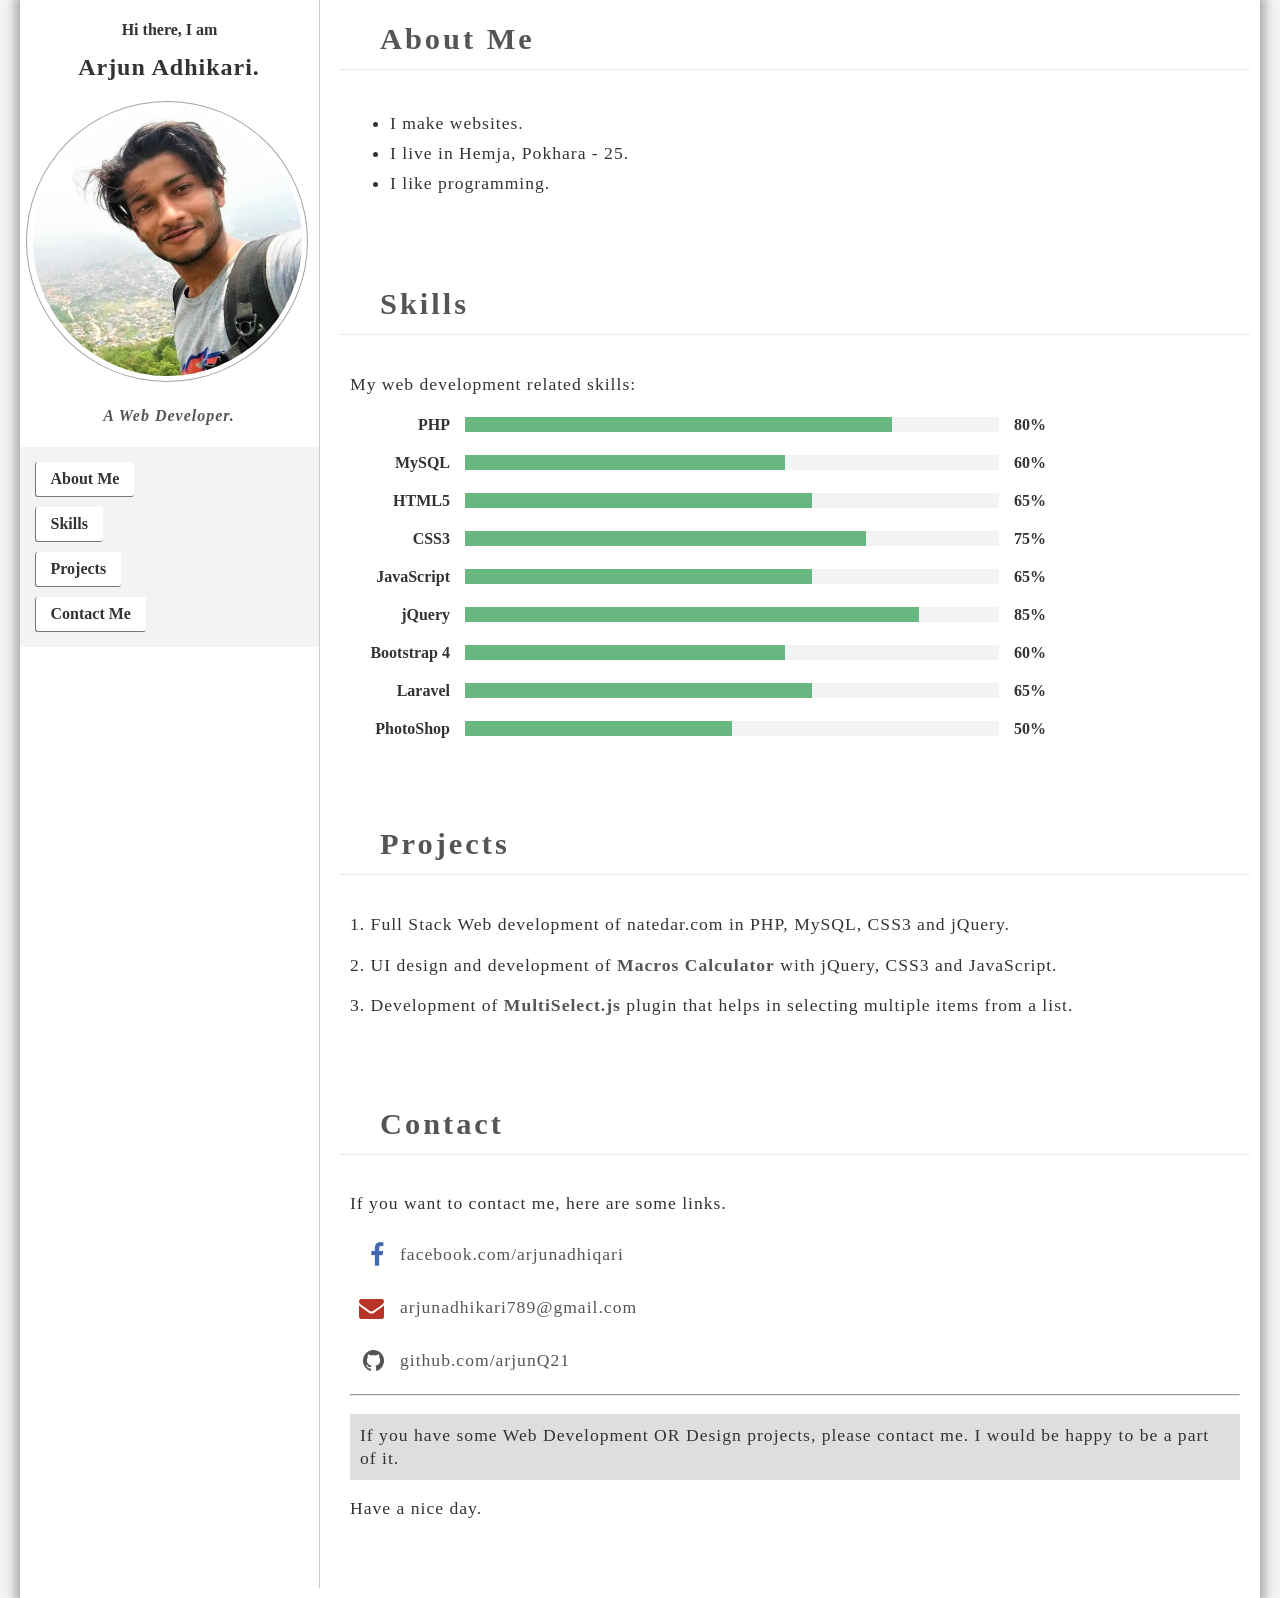
==== index.html @ 113ab477 "First commit" ====
<!DOCTYPE html>
<html>
<head>
  <title>Arjun Adhikari | Profile</title>
  <link rel="stylesheet" type="text/css" href="layout.css">
  <link href="https://stackpath.bootstrapcdn.com/font-awesome/4.7.0/css/font-awesome.min.css" rel="stylesheet" integrity="sha384-wvfXpqpZZVQGK6TAh5PVlGOfQNHSoD2xbE+QkPxCAFlNEevoEH3Sl0sibVcOQVnN" crossorigin="anonymous">
</head>
<body>

<div class="cont">
  <div class="gridCont">
   <!--  <div class="gridTop">
      <h2 class='head-text'>My Profile</h2>
    </div> -->
    <div class="gridLeft">
      <h4 class='head-text' style='margin-bottom: 5px;'> Hi there, I am</h4>
          <div class="info head-text">
              <h2 style='letter-spacing: 1px; padding-top: 10px;margin-top: 0px;'>Arjun Adhikari.</h2>
              <div class="profileImage">
                <!-- <img src="profile.jpeg" alt="My photo"> -->
                <!-- <img src="LakesideCropped.jpg"> -->
                <img src="LovelyDada-Cropped.jpg">
              </div>
              <h4 style='letter-spacing: 1px; font-style: italic; color: #555 ;'>A Web Developer.</h4>
              <div class="buttons">
                <a href="#about">About Me</a><br>
                <a href="#skills">Skills</a><br>
                <a href="#projects">Projects</a><br>
                <a href="#contact">Contact Me</a><br>
              </div>
          </div>
    </div>
    <div class="gridRight">
      <div class="otherInfo">


        <div id="about" class='tab'>
          <div class="tab_title">
            About Me 
          </div>
          <div class="tab_content">
             <ul class="normalText" style='line-height: 30px ;'>
              <li>I make websites.</li>
              <li>I live in Hemja, Pokhara - 25.</li>
              <li>I like programming.</li>
            </ul>
          </div>
        </div>
 

        <div id="skills" class='tab'>
          <div class="tab_title">
            Skills
          </div>
          <div class="tab_content">
            <p class="normalText">My web development related skills: </p>
            <div class="skill">
              <div class="skill_name">
                PHP
              </div>
              <div class="skill_percentage" >
                <div class="p_full">
                  <div class="p_part" data-percent = '80' >
                  </div>
                </div>
              </div>
              <div class="percent_text">80%</div>
            </div>
            <div class="skill">
              <div class="skill_name">
                MySQL
              </div>
              <div class="skill_percentage" >
                <div class="p_full">
                  <div class="p_part" data-percent = '60' >
                  </div>
                </div>
              </div>
              <div class="percent_text">60%</div>
            </div>
            <div class="skill">
              <div class="skill_name">
                HTML5
              </div>
              <div class="skill_percentage" >
                <div class="p_full">
                  <div class="p_part" data-percent = '65'  >
                  </div>
                </div>
              </div>
              <div class="percent_text">65%</div>
            </div>
            <div class="skill">
              <div class="skill_name">
                CSS3
              </div>
              <div class="skill_percentage" >
                <div class="p_full">
                  <div class="p_part" data-percent = '75' >
                  </div>
                </div>
              </div>
              <div class="percent_text">75%</div>
            </div>
            <div class="skill">
              <div class="skill_name">
                JavaScript
              </div>
              <div class="skill_percentage" >
                <div class="p_full">
                  <div class="p_part" data-percent = '65' >
                  </div>
                </div>
              </div>
              <div class="percent_text">65%</div>
            </div>
            <div class="skill">
              <div class="skill_name">
                jQuery
              </div>
              <div class="skill_percentage" >
                <div class="p_full">
                  <div class="p_part" data-percent = '85' >
                  </div>
                </div>
              </div>
              <div class="percent_text">85%</div>
            </div>
            <div class="skill">
              <div class="skill_name">
                Bootstrap 4
              </div>
              <div class="skill_percentage" >
                <div class="p_full">
                  <div class="p_part" data-percent = '60' >
                  </div>
                </div>
              </div>
              <div class="percent_text">60%</div>
            </div>
            <div class="skill">
              <div class="skill_name">
                Laravel
              </div>
              <div class="skill_percentage" >
                <div class="p_full">
                  <div class="p_part" data-percent = '65' >
                  </div>
                </div>
              </div>
              <div class="percent_text">65%</div>
            </div>
            <div class="skill">
              <div class="skill_name">
                PhotoShop
              </div>
              <div class="skill_percentage" >
                <div class="p_full">
                  <div class="p_part" data-percent = '50' >
                  </div>
                </div>
              </div>
              <div class="percent_text">50%</div>
            </div>
          </div>
        </div> 


        <div id="projects" class="tab">
          <div class="tab_title">
            Projects
          </div>
          <div class="tab_content">
            <p class="normalText">
              1. Full Stack Web development of natedar.com in PHP, MySQL, CSS3 and jQuery.
            </p>
            <!-- <div style='display: grid; grid-template-columns: 200px auto; align-items: top ; border: 1px solid red ;'> -->
              <p class="normalText">
                2. UI design and development of <a href="https://gravitytransformation.com/macro-calculator/" class="links" target = "_blank">Macros Calculator</a> with jQuery, CSS3 and JavaScript.
              </p>
              <!-- <div class="frame">
                <iframe src="https://gravitytransformation.com/macro-calculator/"  width="90%" style='margin: auto; transform: scale(0.7, 0.7);  height: 530px ;'></iframe>
              </div> -->
            <!-- </div> -->
            <p class="normalText">
              3. Development of <a href="https://arjunq21.github.io/MultiSelect.js" target = "_blank" class = 'links'>MultiSelect.js</a> plugin that helps in selecting multiple items from a list.
            </p>
          </div>
        </div>
        
        <div id="contact" class='tab'>
          <div class="tab_title">
            Contact 
          </div>
          <div class="tab_content">
            <p class="normalText">If you want to contact me, here are some links.</p>
              <div class="icon_texts">
                <a href="https://www.facebook.com/arjunadhiqari">
                  <div class="it_icon">
                    <i class="fa fa-facebook-f" style='color: #4368B1;'></i>
                  </div>
                  <div class="it_text">
                    facebook.com/arjunadhiqari
                  </div>
                </a>
              </div>
              <div class="icon_texts">
                <a href="mailto:arjunadhikari789@gmail.com">
                  <div class="it_icon">
                    <i class="fa fa-envelope" style='color: #B83426;'></i>
                  </div>
                  <div class="it_text">
                    arjunadhikari789@gmail.com
                  </div>
                </a>
              </div>      
              <div class="icon_texts">
                <a href="https://github.com/arjunQ21">
                  <div class="it_icon">
                    <i class="fa fa-github"></i>
                  </div>
                  <div class="it_text">
                    github.com/arjunQ21
                  </div>
                </a>
              </div>   
              <hr>
              <p class="normalText" style = 'background: rgba(200, 200, 200, 0.6) ; padding: 10px;'>
                If you have some Web Development OR Design projects, please contact me. I would be happy to be a part of it.
              </p>   
              <p class="normalText">
                Have a nice day.
              </p>                 
          </div>
        </div> 


      </div>
    </div>
  </div>
</div>
<script src='layout.js'></script>
</body>
</html>
---- layout.css ----
body{
  margin: 0px ;
  padding: 0px;
  font-family: Tahoma ;
  background: #F1F3F4 ;
}
div.cont{
  display: block;
  margin: auto ;
  margin-top: 0px;
  margin-bottom: 0px;
  padding: 0px ;
  width: calc(100% - 40px) ;
  box-shadow: 0px 0px 10px 5px rgba(0,0,0,0.3);
  min-height: 100vh ;
  background: white ;
}
div.gridCont{
	/*background: powderblue ;*/
	padding: 0px  ;
	display: grid ;
	grid-template-columns: 300px auto;
	/*grid-template-areas: "top top" "left right" "bottom bottom" ;*/
	grid-template-areas: "left right" "bottom bottom" ;
	grid-gap: 10px ;
}
div.gridCont>div{
	/*border: 1px solid blue ;*/
}
div.gridTop{
	grid-area: top ;
}
div.gridLeft{
	grid-area: left;
	border-right: 1px solid #ccc !important;
}
div.gridRight{
	grid-area: right;
}
div.gridBottom{
	grid-area: bottom;
}
div.info{
	position: sticky;
	top: 0px;
	overflow: hidden ;
}
.head-text{
	text-align: center ;
	color: #333;
}
div.profileImage{
	width: 90%;
	margin: auto;

}
div.profileImage img{
	width: 100% ;
	border-radius: 50% ;
	border: 1px solid rgba(125, 125, 125, 0.7);
	padding: 5px;
	margin-left: -8px;
}
div.buttons{
	background: rgba(0,0,0,0.1) ;
	background: #F1F3F4 ;
	padding: 10px;
	text-align: left ;
}
div.buttons a{
	text-decoration: none ;
	padding: 8px 15px ;
	display: inline-block;
	border-bottom: 1px solid #777;
	border-left: 1px solid #777;
	margin: 5px;
	background: #f7f7f7 ;
	background: #fff ;
	color: #333 ;
	font-weight: bold ;
	border-radius: 3px;
	transition: .4s;
	font-family: Consolas ;
}
div.buttons a:hover{
	padding: 8px 17px;
	background: #fff ;
	box-shadow: 1px 0px 3px 1px rgba(0,0,0,0.3);
	border-left:2px solid #777; ;
}
div.buttons a:active{
	background: #333 ;
	border-left:2px solid #777; ;
}
.normalText{
	/*font-weight: bold ;*/
	color: #333;
	font-family: Tahoma ;
	font-size: 110% ;
	letter-spacing: 1px ;
}
div.tab{
	/*border: 1px solid #333;*/
	padding: 10px;
	margin-bottom: 20px;
	border-radius: 40px;
}
div.tab_title{
	font-weight: bold ;
	padding: 12px 40px;
	font-size: 190% ;
	letter-spacing: 3px ;
	color: #555 ;
	/*font-style: italic;*/
	/*background: rgba(0,0,0,0.1);*/
	/*background: #D8DADB ;*/
	/*background: #F1F3F4 ;*/
	border-bottom: 1px solid rgba(0,0,0,0.09);
/*	position: sticky;
	top: 0px;
	z-index: 1;*/
}
div.tab_content{
	font-family: sans-serif;
	padding: 20px 10px ;
	color: #333;
	line-height: 23px ;
	/*background: rgba(0,0,0,0.03);*/

}
div.icon_texts{
	font-size: 110% ;
	/*color: #333 ;*/
}
div.icon_texts a, .links{
	font-family: Tahoma ;
	color: #555 ;
	text-decoration: none;
	letter-spacing: 1px ;	
}
/*.links*/
div.icon_texts a{
	/*font-weight: bold ;*/
	/*width: auto ; */
	display: grid ;
	grid-template-columns: 35px auto ;
	/*grid-gap: 20px ;*/
	/*grid-template-rows: 40px ;*/
	grid-gap: 15px;
	margin-bottom: 6px;
	padding: 10px 0px;
}
div.icon_texts a:hover, .links:hover{
	text-decoration: underline;
	background: rgba(200, 200, 200, 0.4) ;
}
.links{
	font-weight: bold ;
}
div.it_icon{
	text-align: right !important;
}
div.it_icon i{
	font-size: 25px !important;

}
div.skill{
	display: grid ;
	grid-template-columns: 100px 60% auto ;
	grid-gap: 15px;
	margin-bottom: 15px ;
	align-items: center ;
}
div.skill_name{
	text-align: right;
	font-weight: bold ;
	font-family: Consolas ;
}
div.percent_text{
	font-family: Consolas ;
	font-weight: bold ;
}
div.p_full{
	width: 100% ;
	/*border: 1px solid #eee;*/
	background: #F1F3F4 ;
	height: 15px ;
	position: relative;
}
div.p_part{
	height: 100% ;
	position: absolute; 
	top: 0px;
	bottom: 0px;
	left: 0px;
	width: 50% ;
	/*background: green ;*/
	background: rgba(14, 144, 53, 0.6);
}
div.frame{
	width: 100% ;
	display: flex ;
	justify-content: center ;
}
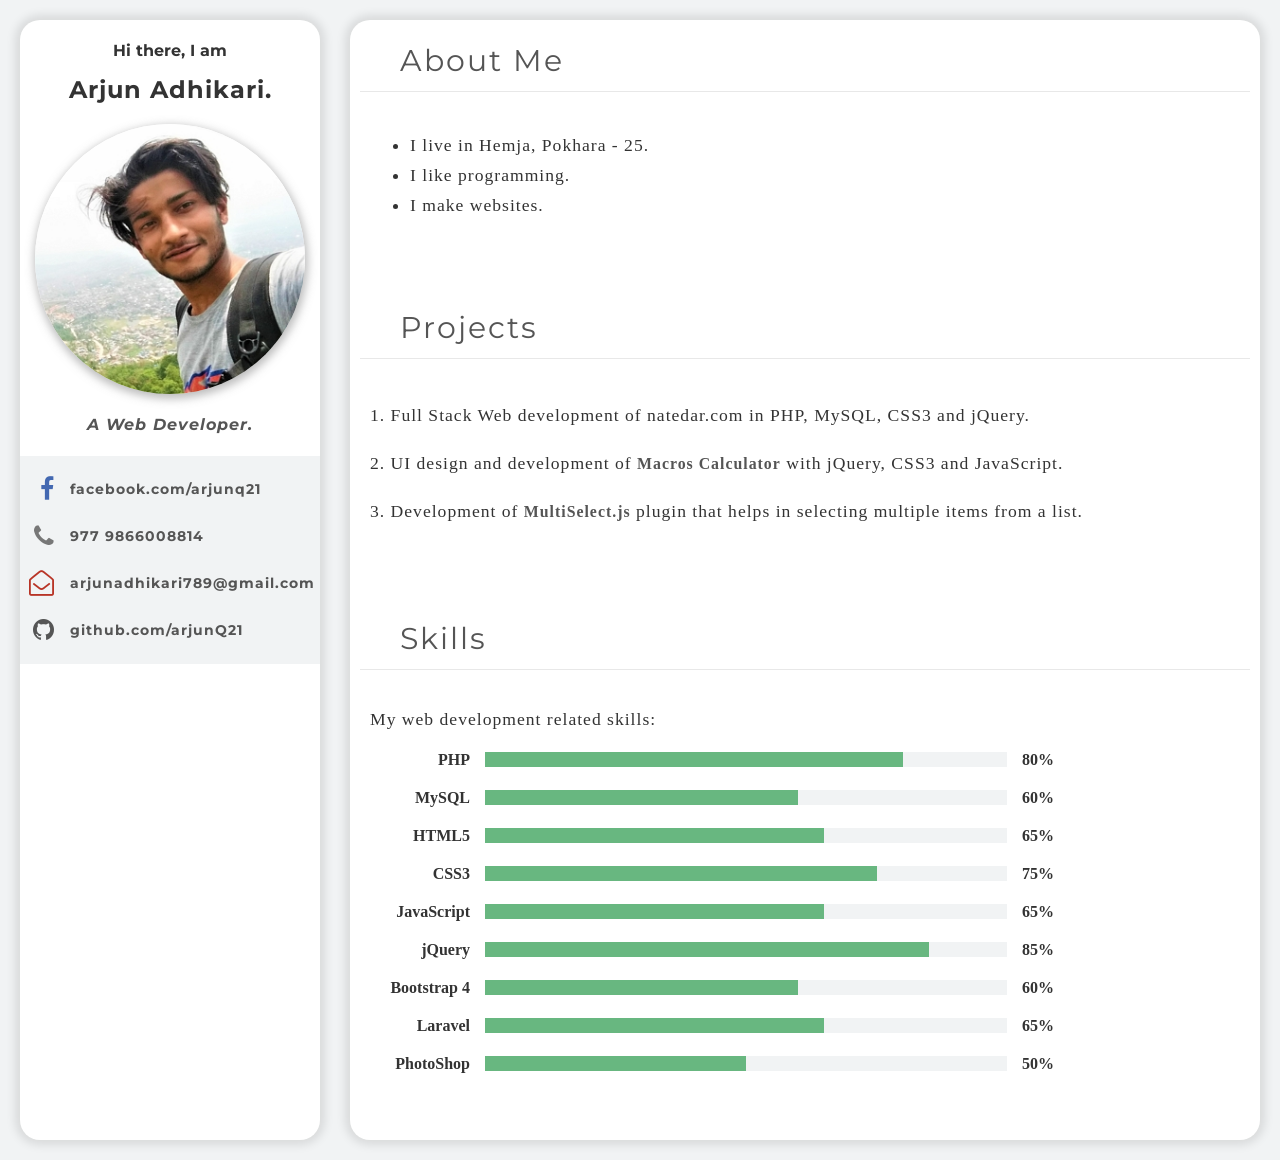
==== commit bc4e39a5: "ss" ====
--- a/index.html
+++ b/index.html
@@ -1,32 +1,74 @@
+
 <!DOCTYPE html>
 <html>
 <head>
   <title>Arjun Adhikari | Profile</title>
+  <meta charset="utf-8">
+  <meta name='viewport' content='width=device-width'>
   <link rel="stylesheet" type="text/css" href="layout.css">
+  <link rel="stylesheet" type="text/css" href="media.css">
+  <link href="https://fonts.googleapis.com/css?family=Montserrat&display=swap" rel="stylesheet">
   <link href="https://stackpath.bootstrapcdn.com/font-awesome/4.7.0/css/font-awesome.min.css" rel="stylesheet" integrity="sha384-wvfXpqpZZVQGK6TAh5PVlGOfQNHSoD2xbE+QkPxCAFlNEevoEH3Sl0sibVcOQVnN" crossorigin="anonymous">
 </head>
 <body>
 
 <div class="cont">
   <div class="gridCont">
-   <!--  <div class="gridTop">
-      <h2 class='head-text'>My Profile</h2>
-    </div> -->
     <div class="gridLeft">
       <h4 class='head-text' style='margin-bottom: 5px;'> Hi there, I am</h4>
           <div class="info head-text">
               <h2 style='letter-spacing: 1px; padding-top: 10px;margin-top: 0px;'>Arjun Adhikari.</h2>
               <div class="profileImage">
-                <!-- <img src="profile.jpeg" alt="My photo"> -->
-                <!-- <img src="LakesideCropped.jpg"> -->
-                <img src="LovelyDada-Cropped.jpg">
+                <img src="profile-285x285.jpg">
               </div>
               <h4 style='letter-spacing: 1px; font-style: italic; color: #555 ;'>A Web Developer.</h4>
               <div class="buttons">
-                <a href="#about">About Me</a><br>
-                <a href="#skills">Skills</a><br>
-                <a href="#projects">Projects</a><br>
-                <a href="#contact">Contact Me</a><br>
+        
+                                  <div class="icon_texts">
+                    <a href="https://www.facebook.com/arjunq21">
+                      <div class="it_icon">
+                        <i class="fa fa-facebook-f"  style='color: #4368B1;' ></i>
+                      </div>
+                      <div class="it_text">
+                        <span>
+                          facebook.com/arjunq21                        </span>  
+                      </div>
+                    </a>
+                  </div>
+                                  <div class="icon_texts">
+                    <a href="tel:009779866008814">
+                      <div class="it_icon">
+                        <i class="fa fa-phone"  style='color: #777;' ></i>
+                      </div>
+                      <div class="it_text">
+                        <span>
+                          977 9866008814                        </span>  
+                      </div>
+                    </a>
+                  </div>
+                                  <div class="icon_texts">
+                    <a href="mailto:arjunadhikari789@gmail.com">
+                      <div class="it_icon">
+                        <i class="fa fa-envelope-open-o"  style='color: #B83426;' ></i>
+                      </div>
+                      <div class="it_text">
+                        <span>
+                          arjunadhikari789@gmail.com                        </span>  
+                      </div>
+                    </a>
+                  </div>
+                                  <div class="icon_texts">
+                    <a href="https://github.com/arjunq21">
+                      <div class="it_icon">
+                        <i class="fa fa-github"  ></i>
+                      </div>
+                      <div class="it_text">
+                        <span>
+                          github.com/arjunQ21                        </span>  
+                      </div>
+                    </a>
+                  </div>
+                                               
               </div>
           </div>
     </div>
@@ -40,130 +82,12 @@
           </div>
           <div class="tab_content">
              <ul class="normalText" style='line-height: 30px ;'>
-              <li>I make websites.</li>
               <li>I live in Hemja, Pokhara - 25.</li>
               <li>I like programming.</li>
+              <li>I make websites.</li>
             </ul>
           </div>
         </div>
- 
-
-        <div id="skills" class='tab'>
-          <div class="tab_title">
-            Skills
-          </div>
-          <div class="tab_content">
-            <p class="normalText">My web development related skills: </p>
-            <div class="skill">
-              <div class="skill_name">
-                PHP
-              </div>
-              <div class="skill_percentage" >
-                <div class="p_full">
-                  <div class="p_part" data-percent = '80' >
-                  </div>
-                </div>
-              </div>
-              <div class="percent_text">80%</div>
-            </div>
-            <div class="skill">
-              <div class="skill_name">
-                MySQL
-              </div>
-              <div class="skill_percentage" >
-                <div class="p_full">
-                  <div class="p_part" data-percent = '60' >
-                  </div>
-                </div>
-              </div>
-              <div class="percent_text">60%</div>
-            </div>
-            <div class="skill">
-              <div class="skill_name">
-                HTML5
-              </div>
-              <div class="skill_percentage" >
-                <div class="p_full">
-                  <div class="p_part" data-percent = '65'  >
-                  </div>
-                </div>
-              </div>
-              <div class="percent_text">65%</div>
-            </div>
-            <div class="skill">
-              <div class="skill_name">
-                CSS3
-              </div>
-              <div class="skill_percentage" >
-                <div class="p_full">
-                  <div class="p_part" data-percent = '75' >
-                  </div>
-                </div>
-              </div>
-              <div class="percent_text">75%</div>
-            </div>
-            <div class="skill">
-              <div class="skill_name">
-                JavaScript
-              </div>
-              <div class="skill_percentage" >
-                <div class="p_full">
-                  <div class="p_part" data-percent = '65' >
-                  </div>
-                </div>
-              </div>
-              <div class="percent_text">65%</div>
-            </div>
-            <div class="skill">
-              <div class="skill_name">
-                jQuery
-              </div>
-              <div class="skill_percentage" >
-                <div class="p_full">
-                  <div class="p_part" data-percent = '85' >
-                  </div>
-                </div>
-              </div>
-              <div class="percent_text">85%</div>
-            </div>
-            <div class="skill">
-              <div class="skill_name">
-                Bootstrap 4
-              </div>
-              <div class="skill_percentage" >
-                <div class="p_full">
-                  <div class="p_part" data-percent = '60' >
-                  </div>
-                </div>
-              </div>
-              <div class="percent_text">60%</div>
-            </div>
-            <div class="skill">
-              <div class="skill_name">
-                Laravel
-              </div>
-              <div class="skill_percentage" >
-                <div class="p_full">
-                  <div class="p_part" data-percent = '65' >
-                  </div>
-                </div>
-              </div>
-              <div class="percent_text">65%</div>
-            </div>
-            <div class="skill">
-              <div class="skill_name">
-                PhotoShop
-              </div>
-              <div class="skill_percentage" >
-                <div class="p_full">
-                  <div class="p_part" data-percent = '50' >
-                  </div>
-                </div>
-              </div>
-              <div class="percent_text">50%</div>
-            </div>
-          </div>
-        </div> 
 
 
         <div id="projects" class="tab">
@@ -171,36 +95,150 @@
             Projects
           </div>
           <div class="tab_content">
-            <p class="normalText">
+            <p class="normalText mv25">
               1. Full Stack Web development of natedar.com in PHP, MySQL, CSS3 and jQuery.
             </p>
-            <!-- <div style='display: grid; grid-template-columns: 200px auto; align-items: top ; border: 1px solid red ;'> -->
-              <p class="normalText">
+              <p class="normalText mv25">
                 2. UI design and development of <a href="https://gravitytransformation.com/macro-calculator/" class="links" target = "_blank">Macros Calculator</a> with jQuery, CSS3 and JavaScript.
               </p>
-              <!-- <div class="frame">
-                <iframe src="https://gravitytransformation.com/macro-calculator/"  width="90%" style='margin: auto; transform: scale(0.7, 0.7);  height: 530px ;'></iframe>
-              </div> -->
-            <!-- </div> -->
-            <p class="normalText">
+            <p class="normalText mv25">
               3. Development of <a href="https://arjunq21.github.io/MultiSelect.js" target = "_blank" class = 'links'>MultiSelect.js</a> plugin that helps in selecting multiple items from a list.
             </p>
           </div>
-        </div>
+        </div>        
+ 
+
+        <div id="skills" class='tab'>
+          <div class="tab_title">
+            Skills
+          </div>
+          <div class="tab_content">
+            <p class="normalText">My web development related skills: </p>
+            <div class="skill">
+              <div class="skill_name">
+                PHP
+              </div>
+              <div class="skill_percentage" >
+                <div class="p_full">
+                  <div class="p_part" data-percent = '80' >
+                  </div>
+                </div>
+              </div>
+              <div class="percent_text">80%</div>
+            </div>
+            <div class="skill">
+              <div class="skill_name">
+                MySQL
+              </div>
+              <div class="skill_percentage" >
+                <div class="p_full">
+                  <div class="p_part" data-percent = '60' >
+                  </div>
+                </div>
+              </div>
+              <div class="percent_text">60%</div>
+            </div>
+            <div class="skill">
+              <div class="skill_name">
+                HTML5
+              </div>
+              <div class="skill_percentage" >
+                <div class="p_full">
+                  <div class="p_part" data-percent = '65'  >
+                  </div>
+                </div>
+              </div>
+              <div class="percent_text">65%</div>
+            </div>
+            <div class="skill">
+              <div class="skill_name">
+                CSS3
+              </div>
+              <div class="skill_percentage" >
+                <div class="p_full">
+                  <div class="p_part" data-percent = '75' >
+                  </div>
+                </div>
+              </div>
+              <div class="percent_text">75%</div>
+            </div>
+            <div class="skill">
+              <div class="skill_name">
+                JavaScript
+              </div>
+              <div class="skill_percentage" >
+                <div class="p_full">
+                  <div class="p_part" data-percent = '65' >
+                  </div>
+                </div>
+              </div>
+              <div class="percent_text">65%</div>
+            </div>
+            <div class="skill">
+              <div class="skill_name">
+                jQuery
+              </div>
+              <div class="skill_percentage" >
+                <div class="p_full">
+                  <div class="p_part" data-percent = '85' >
+                  </div>
+                </div>
+              </div>
+              <div class="percent_text">85%</div>
+            </div>
+            <div class="skill">
+              <div class="skill_name">
+                Bootstrap 4
+              </div>
+              <div class="skill_percentage" >
+                <div class="p_full">
+                  <div class="p_part" data-percent = '60' >
+                  </div>
+                </div>
+              </div>
+              <div class="percent_text">60%</div>
+            </div>
+            <div class="skill">
+              <div class="skill_name">
+                Laravel
+              </div>
+              <div class="skill_percentage" >
+                <div class="p_full">
+                  <div class="p_part" data-percent = '65' >
+                  </div>
+                </div>
+              </div>
+              <div class="percent_text">65%</div>
+            </div>
+            <div class="skill">
+              <div class="skill_name">
+                PhotoShop
+              </div>
+              <div class="skill_percentage" >
+                <div class="p_full">
+                  <div class="p_part" data-percent = '50' >
+                  </div>
+                </div>
+              </div>
+              <div class="percent_text">50%</div>
+            </div>
+          </div>
+        </div> 
+
         
-        <div id="contact" class='tab'>
+<!--         <div id="contact" class='tab'>
           <div class="tab_title">
             Contact 
           </div>
           <div class="tab_content">
             <p class="normalText">If you want to contact me, here are some links.</p>
               <div class="icon_texts">
-                <a href="https://www.facebook.com/arjunadhiqari">
+                <a href="https://www.facebook.com/arjunq21">
                   <div class="it_icon">
                     <i class="fa fa-facebook-f" style='color: #4368B1;'></i>
                   </div>
                   <div class="it_text">
-                    facebook.com/arjunadhiqari
+                    facebook.com/arjunq21
                   </div>
                 </a>
               </div>
@@ -232,7 +270,7 @@
                 Have a nice day.
               </p>                 
           </div>
-        </div> 
+        </div>  -->
 
 
       </div>
--- a/layout.css
+++ b/layout.css
@@ -1,30 +1,54 @@
 body{
   margin: 0px ;
   padding: 0px;
-  font-family: Tahoma ;
+  font-family: Montserrat, Tahoma ;
   background: #F1F3F4 ;
 }
+.mv10{
+	margin-top: 10px;
+	margin-bottom: 10px;
+}
+.mv5{
+	margin-top: 5px;
+	margin-bottom: 5px;
+}
+.mv15{
+	margin-top: 15px;
+	margin-bottom: 15px;	
+}
+.mv25{
+	margin-top: 25px;
+	margin-bottom: 25px;	
+}
 div.cont{
-  display: block;
-  margin: auto ;
-  margin-top: 0px;
-  margin-bottom: 0px;
-  padding: 0px ;
-  width: calc(100% - 40px) ;
-  box-shadow: 0px 0px 10px 5px rgba(0,0,0,0.3);
-  min-height: 100vh ;
-  background: white ;
+	display: block;
+	margin: auto ;
+	margin-top: 0px;
+	margin-bottom: 0px;
+	padding: 0px ;
+	/*width: calc(100% - 40px) ;*/
+	min-height: 100vh ;
+	padding: 0px 20px;
+	width: 100%;
+	max-width: 1350px ;
+	box-sizing: border-box;
 }
 div.gridCont{
-	/*background: powderblue ;*/
 	padding: 0px  ;
+	margin: 20px 0px;
 	display: grid ;
 	grid-template-columns: 300px auto;
 	/*grid-template-areas: "top top" "left right" "bottom bottom" ;*/
 	grid-template-areas: "left right" "bottom bottom" ;
-	grid-gap: 10px ;
+	grid-column-gap: 30px ;
+	width: 100% ;
 }
 div.gridCont>div{
+	max-width: 100% ;
+	background: white ;
+	border-radius: 20px;
+	box-shadow: 0px 0px 10px 5px rgba(0,0,0,0.1);
+	/*overflow: hidden;*/
 	/*border: 1px solid blue ;*/
 }
 div.gridTop{
@@ -32,7 +56,7 @@
 }
 div.gridLeft{
 	grid-area: left;
-	border-right: 1px solid #ccc !important;
+	/*border-right: 1px solid #ccc;*/
 }
 div.gridRight{
 	grid-area: right;
@@ -52,22 +76,26 @@
 div.profileImage{
 	width: 90%;
 	margin: auto;
+	max-width: 300px ;
+	/*border: 1px solid red;*/
 
 }
 div.profileImage img{
 	width: 100% ;
 	border-radius: 50% ;
-	border: 1px solid rgba(125, 125, 125, 0.7);
-	padding: 5px;
-	margin-left: -8px;
+	/*border: 1px solid rgba(125, 125, 125, 0.7);*/
+	box-shadow: 1px 3px 9px 2px rgba(125, 125, 125, 0.5) ;
+	/*padding: 1px;*/
+	/*margin-left: -8px;*/
+	display: block;
 }
 div.buttons{
-	background: rgba(0,0,0,0.1) ;
+	background: rgba(0,0,0,0.08) ;
 	background: #F1F3F4 ;
-	padding: 10px;
+	padding: 10px 0px;
 	text-align: left ;
 }
-div.buttons a{
+/*div.buttons a{
 	text-decoration: none ;
 	padding: 8px 15px ;
 	display: inline-block;
@@ -91,6 +119,50 @@
 div.buttons a:active{
 	background: #333 ;
 	border-left:2px solid #777; ;
+}*/
+/*div.buttons>div{
+	background: white ;
+	box-shadow: 0px 0px 3px 1px #bbb ;
+	word-break: break-word ;
+}*/
+div.icon_texts{
+	/*font-size: 110% ;*/
+	word-break: break-word ;
+	/*color: #333 ;*/
+}
+div.icon_texts a, .links{
+	font-size: 90%;
+	font-weight: bold ;
+	color: #555 ;
+	text-decoration: none;
+	letter-spacing: 1px ;	
+}
+/*.links*/
+div.icon_texts a{
+	display: grid ;
+	grid-template-columns: 35px auto ;
+	grid-gap: 15px;
+	/*margin-bottom: 2px;*/
+	padding: 10px 0px;
+	/*background: rgba(0,0,0,0.08) ;*/
+	/*border: 1px solid rgba(0,0,0,0.08);*/
+	border: 1px solid rgba(1, 1, 1, 0);
+	border-right: 0px ;
+	border-left: 0px;	
+	/*box-sizing: border-box;*/
+}
+div.icon_texts a:hover, .links:hover{
+	/*text-decoration: underline;*/
+	/*background: rgba(0, 0, 0, 0.05) ;*/
+	background: white;
+	/*color: white;*/
+	border: 1px solid #ccc;
+	border-right: 0px ;
+	border-left: 0px;
+}
+div.it_text{
+	display: flex ;
+	align-items: center ;
 }
 .normalText{
 	/*font-weight: bold ;*/
@@ -106,10 +178,10 @@
 	border-radius: 40px;
 }
 div.tab_title{
-	font-weight: bold ;
+	/*font-weight: bold ;*/
 	padding: 12px 40px;
 	font-size: 190% ;
-	letter-spacing: 3px ;
+	letter-spacing: 2px ;
 	color: #555 ;
 	/*font-style: italic;*/
 	/*background: rgba(0,0,0,0.1);*/
@@ -128,32 +200,6 @@
 	/*background: rgba(0,0,0,0.03);*/
 
 }
-div.icon_texts{
-	font-size: 110% ;
-	/*color: #333 ;*/
-}
-div.icon_texts a, .links{
-	font-family: Tahoma ;
-	color: #555 ;
-	text-decoration: none;
-	letter-spacing: 1px ;	
-}
-/*.links*/
-div.icon_texts a{
-	/*font-weight: bold ;*/
-	/*width: auto ; */
-	display: grid ;
-	grid-template-columns: 35px auto ;
-	/*grid-gap: 20px ;*/
-	/*grid-template-rows: 40px ;*/
-	grid-gap: 15px;
-	margin-bottom: 6px;
-	padding: 10px 0px;
-}
-div.icon_texts a:hover, .links:hover{
-	text-decoration: underline;
-	background: rgba(200, 200, 200, 0.4) ;
-}
 .links{
 	font-weight: bold ;
 }
--- a/media.css
+++ b/media.css
@@ -0,0 +1,34 @@
+@media(max-width: 770px){
+	div.cont{
+		padding: 0px 10px;
+	}
+	div.gridCont{
+		display: grid ;
+		grid-template-columns: auto;
+		/*grid-template-areas: "top top" "left right" "bottom bottom" ;*/
+		grid-template-areas: "left left" "right right" "bottom bottom" ;
+		grid-gap: 10px ;
+	}
+/*	div.buttons{
+		display: none ;
+	}*/
+	div.skill{
+		width: 100% ;
+		grid-template-columns: 100px auto 40px ;
+		grid-gap: 5px;
+	}
+/*	div.skill_name{
+		text-align: right;
+		font-weight: bold ;
+		font-family: Consolas ;
+	}
+	div.percent_text{
+		font-family: Consolas ;
+		font-weight: bold ;
+	}*/
+}
+
+/**{
+	border: 1px solid red ;
+}*/
+
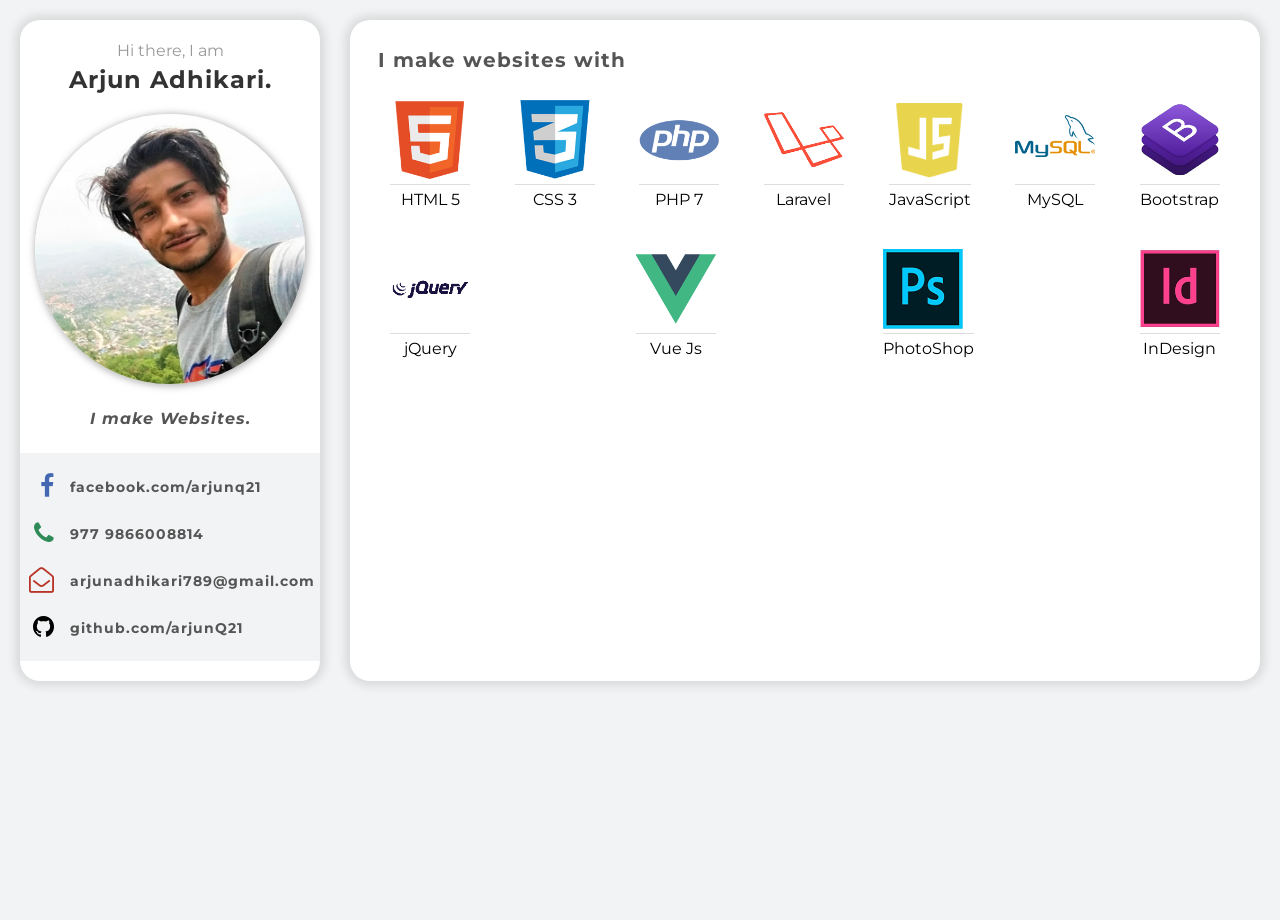
==== commit 66eb832b: "added tools" ====
--- a/index.html
+++ b/index.html
@@ -5,23 +5,25 @@
   <title>Arjun Adhikari | Profile</title>
   <meta charset="utf-8">
   <meta name='viewport' content='width=device-width'>
+  <meta name='theme-color' content="#eee">
   <link rel="stylesheet" type="text/css" href="layout.css">
   <link rel="stylesheet" type="text/css" href="media.css">
-  <link href="https://fonts.googleapis.com/css?family=Montserrat&display=swap" rel="stylesheet">
+  <link rel="stylesheet" type="text/css" href="components.css">
+  <link href="https://fonts.googleapis.com/css?family=Montserrat|Ubuntu&display=swap" rel="stylesheet">
   <link href="https://stackpath.bootstrapcdn.com/font-awesome/4.7.0/css/font-awesome.min.css" rel="stylesheet" integrity="sha384-wvfXpqpZZVQGK6TAh5PVlGOfQNHSoD2xbE+QkPxCAFlNEevoEH3Sl0sibVcOQVnN" crossorigin="anonymous">
 </head>
 <body>
 
 <div class="cont">
   <div class="gridCont">
-    <div class="gridLeft">
-      <h4 class='head-text' style='margin-bottom: 5px;'> Hi there, I am</h4>
+    <div class="gridLeft" id='gridLeft'>
+      <h4 class='head-text' style='margin-bottom: 0px; color: #999; font-weight: normal;'> Hi there, I am</h4>
           <div class="info head-text">
-              <h2 style='letter-spacing: 1px; padding-top: 10px;margin-top: 0px;'>Arjun Adhikari.</h2>
+              <h2 style='letter-spacing: 1px; padding-top: 0px;margin-top: 5px;'>Arjun Adhikari.</h2>
               <div class="profileImage">
-                <img src="profile-285x285.jpg">
+                <img src="profile-300x300.jpg">
               </div>
-              <h4 style='letter-spacing: 1px; font-style: italic; color: #555 ;'>A Web Developer.</h4>
+              <h4 style='letter-spacing: 1px; font-style: italic; color: #555 ; margin: 25px 0px;'>I make Websites.</h4>
               <div class="buttons">
         
                                   <div class="icon_texts">
@@ -38,7 +40,7 @@
                                   <div class="icon_texts">
                     <a href="tel:009779866008814">
                       <div class="it_icon">
-                        <i class="fa fa-phone"  style='color: #777;' ></i>
+                        <i class="fa fa-phone"  style='color: seagreen;' ></i>
                       </div>
                       <div class="it_text">
                         <span>
@@ -60,7 +62,7 @@
                                   <div class="icon_texts">
                     <a href="https://github.com/arjunq21">
                       <div class="it_icon">
-                        <i class="fa fa-github"  ></i>
+                        <i class="fa fa-github"  style='color: #000;' ></i>
                       </div>
                       <div class="it_text">
                         <span>
@@ -73,208 +75,94 @@
           </div>
     </div>
     <div class="gridRight">
-      <div class="otherInfo">
-
-
-        <div id="about" class='tab'>
-          <div class="tab_title">
-            About Me 
-          </div>
-          <div class="tab_content">
-             <ul class="normalText" style='line-height: 30px ;'>
-              <li>I live in Hemja, Pokhara - 25.</li>
-              <li>I like programming.</li>
-              <li>I make websites.</li>
-            </ul>
-          </div>
+      <div class="rightItems">
+        <div class="tab_title">
+          <span class="titleText">
+            I make websites with
+          </span>
         </div>
-
-
-        <div id="projects" class="tab">
-          <div class="tab_title">
-            Projects
-          </div>
-          <div class="tab_content">
-            <p class="normalText mv25">
-              1. Full Stack Web development of natedar.com in PHP, MySQL, CSS3 and jQuery.
-            </p>
-              <p class="normalText mv25">
-                2. UI design and development of <a href="https://gravitytransformation.com/macro-calculator/" class="links" target = "_blank">Macros Calculator</a> with jQuery, CSS3 and JavaScript.
-              </p>
-            <p class="normalText mv25">
-              3. Development of <a href="https://arjunq21.github.io/MultiSelect.js" target = "_blank" class = 'links'>MultiSelect.js</a> plugin that helps in selecting multiple items from a list.
-            </p>
-          </div>
-        </div>        
- 
-
-        <div id="skills" class='tab'>
-          <div class="tab_title">
-            Skills
-          </div>
-          <div class="tab_content">
-            <p class="normalText">My web development related skills: </p>
-            <div class="skill">
-              <div class="skill_name">
-                PHP
+     
+        <div class="tools">
+                      <div class="tool">
+              <div class="t_img">
+                <img src="images/150x150/html.png" alt="HTML 5's Logo">
               </div>
-              <div class="skill_percentage" >
-                <div class="p_full">
-                  <div class="p_part" data-percent = '80' >
-                  </div>
-                </div>
+              <div class="t_name">
+                HTML 5              </div>
+            </div>
+                      <div class="tool">
+              <div class="t_img">
+                <img src="images/150x150/css.png" alt="CSS 3's Logo">
               </div>
-              <div class="percent_text">80%</div>
+              <div class="t_name">
+                CSS 3              </div>
             </div>
-            <div class="skill">
-              <div class="skill_name">
-                MySQL
+                      <div class="tool">
+              <div class="t_img">
+                <img src="images/150x150/php.png" alt="PHP 7's Logo">
               </div>
-              <div class="skill_percentage" >
-                <div class="p_full">
-                  <div class="p_part" data-percent = '60' >
-                  </div>
-                </div>
+              <div class="t_name">
+                PHP 7              </div>
+            </div>
+                      <div class="tool">
+              <div class="t_img">
+                <img src="images/150x150/laravel.png" alt="Laravel's Logo">
               </div>
-              <div class="percent_text">60%</div>
+              <div class="t_name">
+                Laravel              </div>
             </div>
-            <div class="skill">
-              <div class="skill_name">
-                HTML5
+                      <div class="tool">
+              <div class="t_img">
+                <img src="images/150x150/js.png" alt="JavaScript's Logo">
               </div>
-              <div class="skill_percentage" >
-                <div class="p_full">
-                  <div class="p_part" data-percent = '65'  >
-                  </div>
-                </div>
+              <div class="t_name">
+                JavaScript              </div>
+            </div>
+                      <div class="tool">
+              <div class="t_img">
+                <img src="images/150x150/mysql.png" alt="MySQL's Logo">
               </div>
-              <div class="percent_text">65%</div>
+              <div class="t_name">
+                MySQL              </div>
             </div>
-            <div class="skill">
-              <div class="skill_name">
-                CSS3
+                      <div class="tool">
+              <div class="t_img">
+                <img src="images/150x150/bootstrap.png" alt="Bootstrap's Logo">
               </div>
-              <div class="skill_percentage" >
-                <div class="p_full">
-                  <div class="p_part" data-percent = '75' >
-                  </div>
-                </div>
+              <div class="t_name">
+                Bootstrap              </div>
+            </div>
+                      <div class="tool">
+              <div class="t_img">
+                <img src="images/150x150/jquery.png" alt="jQuery's Logo">
               </div>
-              <div class="percent_text">75%</div>
+              <div class="t_name">
+                jQuery              </div>
             </div>
-            <div class="skill">
-              <div class="skill_name">
-                JavaScript
+                      <div class="tool">
+              <div class="t_img">
+                <img src="images/150x150/vue.png" alt="Vue Js's Logo">
               </div>
-              <div class="skill_percentage" >
-                <div class="p_full">
-                  <div class="p_part" data-percent = '65' >
-                  </div>
-                </div>
+              <div class="t_name">
+                Vue Js              </div>
+            </div>
+                      <div class="tool">
+              <div class="t_img">
+                <img src="images/150x150/photoshop.png" alt="PhotoShop's Logo">
               </div>
-              <div class="percent_text">65%</div>
+              <div class="t_name">
+                PhotoShop              </div>
             </div>
-            <div class="skill">
-              <div class="skill_name">
-                jQuery
+                      <div class="tool">
+              <div class="t_img">
+                <img src="images/150x150/indesign.png" alt="InDesign's Logo">
               </div>
-              <div class="skill_percentage" >
-                <div class="p_full">
-                  <div class="p_part" data-percent = '85' >
-                  </div>
-                </div>
-              </div>
-              <div class="percent_text">85%</div>
+              <div class="t_name">
+                InDesign              </div>
             </div>
-            <div class="skill">
-              <div class="skill_name">
-                Bootstrap 4
-              </div>
-              <div class="skill_percentage" >
-                <div class="p_full">
-                  <div class="p_part" data-percent = '60' >
-                  </div>
-                </div>
-              </div>
-              <div class="percent_text">60%</div>
-            </div>
-            <div class="skill">
-              <div class="skill_name">
-                Laravel
-              </div>
-              <div class="skill_percentage" >
-                <div class="p_full">
-                  <div class="p_part" data-percent = '65' >
-                  </div>
-                </div>
-              </div>
-              <div class="percent_text">65%</div>
-            </div>
-            <div class="skill">
-              <div class="skill_name">
-                PhotoShop
-              </div>
-              <div class="skill_percentage" >
-                <div class="p_full">
-                  <div class="p_part" data-percent = '50' >
-                  </div>
-                </div>
-              </div>
-              <div class="percent_text">50%</div>
-            </div>
-          </div>
-        </div> 
-
-        
-<!--         <div id="contact" class='tab'>
-          <div class="tab_title">
-            Contact 
-          </div>
-          <div class="tab_content">
-            <p class="normalText">If you want to contact me, here are some links.</p>
-              <div class="icon_texts">
-                <a href="https://www.facebook.com/arjunq21">
-                  <div class="it_icon">
-                    <i class="fa fa-facebook-f" style='color: #4368B1;'></i>
-                  </div>
-                  <div class="it_text">
-                    facebook.com/arjunq21
-                  </div>
-                </a>
-              </div>
-              <div class="icon_texts">
-                <a href="mailto:arjunadhikari789@gmail.com">
-                  <div class="it_icon">
-                    <i class="fa fa-envelope" style='color: #B83426;'></i>
-                  </div>
-                  <div class="it_text">
-                    arjunadhikari789@gmail.com
-                  </div>
-                </a>
-              </div>      
-              <div class="icon_texts">
-                <a href="https://github.com/arjunQ21">
-                  <div class="it_icon">
-                    <i class="fa fa-github"></i>
-                  </div>
-                  <div class="it_text">
-                    github.com/arjunQ21
-                  </div>
-                </a>
-              </div>   
-              <hr>
-              <p class="normalText" style = 'background: rgba(200, 200, 200, 0.6) ; padding: 10px;'>
-                If you have some Web Development OR Design projects, please contact me. I would be happy to be a part of it.
-              </p>   
-              <p class="normalText">
-                Have a nice day.
-              </p>                 
-          </div>
-        </div>  -->
-
-
-      </div>
-    </div>
+                  </div>     
+      </div><!-- right items -->
+    </div><!-- grid right -->
   </div>
 </div>
 <script src='layout.js'></script>
--- a/layout.css
+++ b/layout.css
@@ -3,22 +3,6 @@
   padding: 0px;
   font-family: Montserrat, Tahoma ;
   background: #F1F3F4 ;
-}
-.mv10{
-	margin-top: 10px;
-	margin-bottom: 10px;
-}
-.mv5{
-	margin-top: 5px;
-	margin-bottom: 5px;
-}
-.mv15{
-	margin-top: 15px;
-	margin-bottom: 15px;	
-}
-.mv25{
-	margin-top: 25px;
-	margin-bottom: 25px;	
 }
 div.cont{
 	display: block;
@@ -60,6 +44,8 @@
 }
 div.gridRight{
 	grid-area: right;
+	padding: 20px;
+	box-sizing: border-box;
 }
 div.gridBottom{
 	grid-area: bottom;
@@ -69,22 +55,18 @@
 	top: 0px;
 	overflow: hidden ;
 }
-.head-text{
-	text-align: center ;
-	color: #333;
-}
 div.profileImage{
 	width: 90%;
 	margin: auto;
 	max-width: 300px ;
-	/*border: 1px solid red;*/
 
 }
 div.profileImage img{
 	width: 100% ;
 	border-radius: 50% ;
 	/*border: 1px solid rgba(125, 125, 125, 0.7);*/
-	box-shadow: 1px 3px 9px 2px rgba(125, 125, 125, 0.5) ;
+	/*box-shadow: inset 1px 3px 9px 2px rgba(125, 125, 125, 0.5) ;*/
+	box-shadow: 1px 1px 6px 2px rgba(125, 125, 125, 0.5);
 	/*padding: 1px;*/
 	/*margin-left: -8px;*/
 	display: block;
@@ -94,157 +76,35 @@
 	background: #F1F3F4 ;
 	padding: 10px 0px;
 	text-align: left ;
+	margin-bottom: 20px;
 }
-/*div.buttons a{
-	text-decoration: none ;
-	padding: 8px 15px ;
-	display: inline-block;
-	border-bottom: 1px solid #777;
-	border-left: 1px solid #777;
-	margin: 5px;
-	background: #f7f7f7 ;
-	background: #fff ;
-	color: #333 ;
-	font-weight: bold ;
-	border-radius: 3px;
-	transition: .4s;
-	font-family: Consolas ;
+div.rightItems{
+	/*border: 1px solid red;*/
 }
-div.buttons a:hover{
-	padding: 8px 17px;
-	background: #fff ;
-	box-shadow: 1px 0px 3px 1px rgba(0,0,0,0.3);
-	border-left:2px solid #777; ;
+div.tools{
+	display: flex;
+	width: 100% ;
+	height: 100% ;
+	align-items: center;
+	justify-content: space-between;
+	flex-wrap: wrap;
+	font-family: Montserrat ;
 }
-div.buttons a:active{
-	background: #333 ;
-	border-left:2px solid #777; ;
-}*/
-/*div.buttons>div{
-	background: white ;
-	box-shadow: 0px 0px 3px 1px #bbb ;
-	word-break: break-word ;
-}*/
-div.icon_texts{
-	/*font-size: 110% ;*/
-	word-break: break-word ;
-	/*color: #333 ;*/
+div.tool{
+	/*border: 1px solid #bbb;*/
+	/*box-shadow: 1px 1px 5px 2px #ddd ;*/
+	margin: 10px 15px;
+	border-radius: 3px ;
+	overflow: hidden;
+	padding: 10px 5px;
 }
-div.icon_texts a, .links{
-	font-size: 90%;
-	font-weight: bold ;
-	color: #555 ;
-	text-decoration: none;
-	letter-spacing: 1px ;	
+div.t_img img{
+	width: 80px ;
 }
-/*.links*/
-div.icon_texts a{
-	display: grid ;
-	grid-template-columns: 35px auto ;
-	grid-gap: 15px;
-	/*margin-bottom: 2px;*/
-	padding: 10px 0px;
-	/*background: rgba(0,0,0,0.08) ;*/
-	/*border: 1px solid rgba(0,0,0,0.08);*/
-	border: 1px solid rgba(1, 1, 1, 0);
-	border-right: 0px ;
-	border-left: 0px;	
-	/*box-sizing: border-box;*/
-}
-div.icon_texts a:hover, .links:hover{
-	/*text-decoration: underline;*/
-	/*background: rgba(0, 0, 0, 0.05) ;*/
-	background: white;
-	/*color: white;*/
-	border: 1px solid #ccc;
-	border-right: 0px ;
-	border-left: 0px;
-}
-div.it_text{
-	display: flex ;
-	align-items: center ;
-}
-.normalText{
+div.t_name{
 	/*font-weight: bold ;*/
-	color: #333;
-	font-family: Tahoma ;
-	font-size: 110% ;
-	letter-spacing: 1px ;
-}
-div.tab{
-	/*border: 1px solid #333;*/
-	padding: 10px;
-	margin-bottom: 20px;
-	border-radius: 40px;
-}
-div.tab_title{
-	/*font-weight: bold ;*/
-	padding: 12px 40px;
-	font-size: 190% ;
-	letter-spacing: 2px ;
-	color: #555 ;
-	/*font-style: italic;*/
-	/*background: rgba(0,0,0,0.1);*/
-	/*background: #D8DADB ;*/
-	/*background: #F1F3F4 ;*/
-	border-bottom: 1px solid rgba(0,0,0,0.09);
-/*	position: sticky;
-	top: 0px;
-	z-index: 1;*/
-}
-div.tab_content{
-	font-family: sans-serif;
-	padding: 20px 10px ;
-	color: #333;
-	line-height: 23px ;
-	/*background: rgba(0,0,0,0.03);*/
-
-}
-.links{
-	font-weight: bold ;
-}
-div.it_icon{
-	text-align: right !important;
-}
-div.it_icon i{
-	font-size: 25px !important;
-
-}
-div.skill{
-	display: grid ;
-	grid-template-columns: 100px 60% auto ;
-	grid-gap: 15px;
-	margin-bottom: 15px ;
-	align-items: center ;
-}
-div.skill_name{
-	text-align: right;
-	font-weight: bold ;
-	font-family: Consolas ;
-}
-div.percent_text{
-	font-family: Consolas ;
-	font-weight: bold ;
-}
-div.p_full{
-	width: 100% ;
-	/*border: 1px solid #eee;*/
-	background: #F1F3F4 ;
-	height: 15px ;
-	position: relative;
-}
-div.p_part{
-	height: 100% ;
-	position: absolute; 
-	top: 0px;
-	bottom: 0px;
-	left: 0px;
-	width: 50% ;
-	/*background: green ;*/
-	background: rgba(14, 144, 53, 0.6);
-}
-div.frame{
-	width: 100% ;
-	display: flex ;
-	justify-content: center ;
+	text-align: center;
+	/*margin-top: 5px;*/
+	padding-top: 5px;
+	border-top: 1px solid #ddd;
 }
--- a/media.css
+++ b/media.css
@@ -1,17 +1,21 @@
 @media(max-width: 770px){
 	div.cont{
-		padding: 0px 10px;
+		padding: 0px 7px;
 	}
 	div.gridCont{
 		display: grid ;
 		grid-template-columns: auto;
 		/*grid-template-areas: "top top" "left right" "bottom bottom" ;*/
 		grid-template-areas: "left left" "right right" "bottom bottom" ;
-		grid-gap: 10px ;
+		grid-gap: 20px ;
+		margin: 0px 0px;
 	}
-/*	div.buttons{
-		display: none ;
-	}*/
+	div.gridCont>div{
+		border-radius: 20px;
+	}
+	div#gridLeft{
+		border-radius: 0px 0px 20px 20px;
+	}
 	div.skill{
 		width: 100% ;
 		grid-template-columns: 100px auto 40px ;
--- a/components.css
+++ b/components.css
@@ -0,0 +1,91 @@
+.titleText{
+	font-size: 20px;
+	font-family:Montserrat, Ubuntu, 'Source Sans Pro' ;
+	font-weight: bold ;
+	letter-spacing: 1px;
+	color: #555 ;
+	padding: 8px;	
+	display: block;
+}
+div.tab_title{
+	/*padding: 12px;*/
+	/*border-bottom: 1px solid rgba(0,0,0,0.09);*/
+}
+.head-text{
+	text-align: center ;
+	color: #333;
+}
+.normalText{
+	/*font-weight: bold ;*/
+	color: #333;
+	/*font-family: Tahoma ;*/
+	font-size: 110% ;
+	letter-spacing: 1px ;
+}
+.links{
+	font-weight: bold ;
+}
+div.icon_texts{
+	/*font-size: 110% ;*/
+	word-break: break-word ;
+	/*color: #333 ;*/
+}
+div.icon_texts a, .links{
+	font-size: 90%;
+	font-weight: bold ;
+	color: #555 ;
+	text-decoration: none;
+	letter-spacing: 1px ;	
+}
+/*.links*/
+div.icon_texts a{
+	display: grid ;
+	grid-template-columns: 35px auto ;
+	grid-gap: 15px;
+	/*margin-bottom: 2px;*/
+	padding: 10px 0px;
+	/*background: rgba(0,0,0,0.08) ;*/
+	/*border: 1px solid rgba(0,0,0,0.08);*/
+	border: 1px solid rgba(1, 1, 1, 0);
+	border-right: 0px ;
+	border-left: 0px;	
+	/*box-sizing: border-box;*/
+}
+div.icon_texts a:hover, .links:hover{
+	background: white;
+	border: 1px solid #ccc;
+	border-right: 0px ;
+	border-left: 0px;
+}
+div.icon_texts a:active{
+	background: white;
+	border: 1px solid #ccc;
+	border-right: 0px ;
+	border-left: 0px;
+}
+div.it_text{
+	display: flex ;
+	align-items: center ;
+}
+div.it_icon{
+	text-align: right !important;
+}
+div.it_icon i{
+	font-size: 25px !important;
+}
+.mv10{
+	margin-top: 10px;
+	margin-bottom: 10px;
+}
+.mv5{
+	margin-top: 5px;
+	margin-bottom: 5px;
+}
+.mv15{
+	margin-top: 15px;
+	margin-bottom: 15px;	
+}
+.mv25{
+	margin-top: 25px;
+	margin-bottom: 25px;	
+}
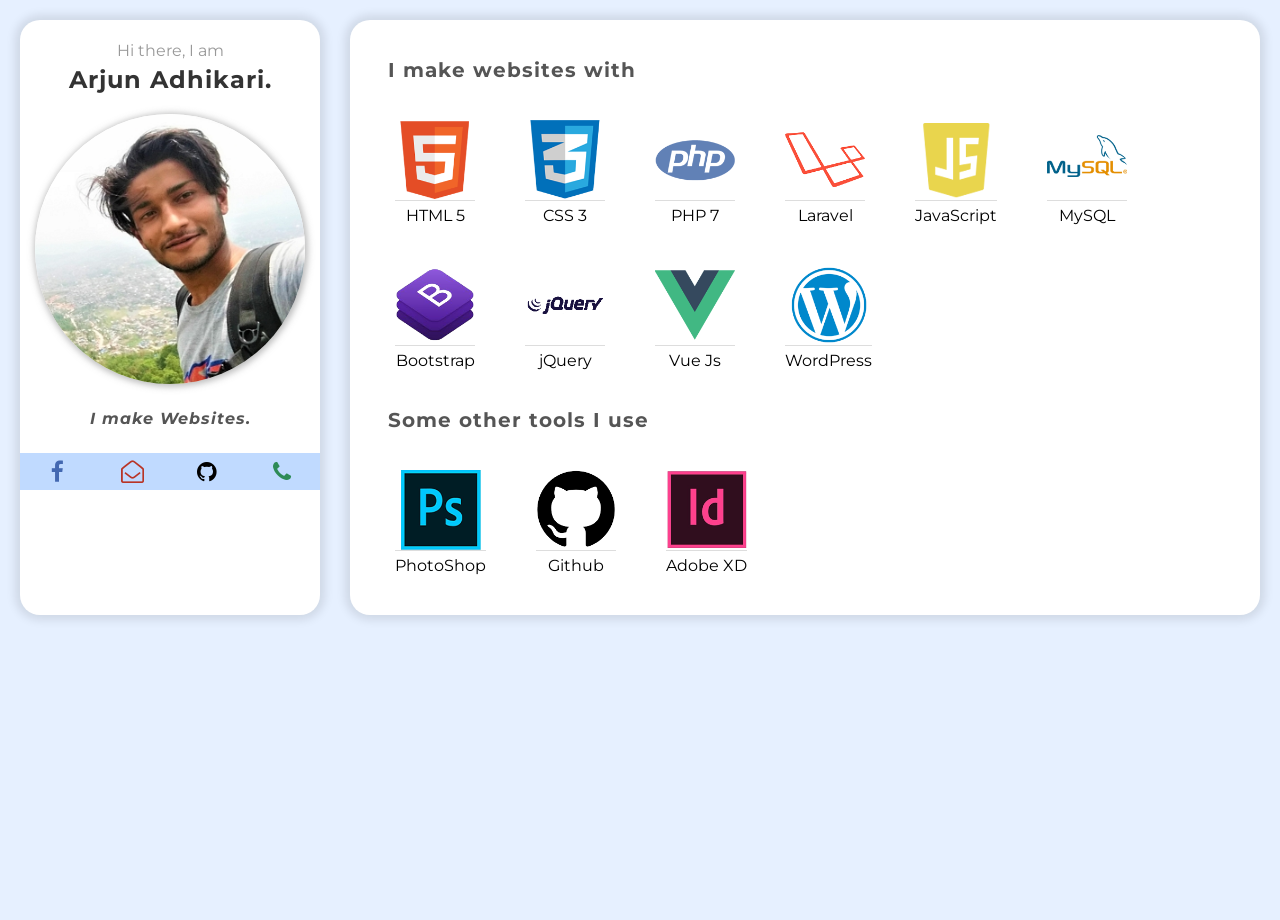
==== commit 1864e721: "Pushed from cmd" ====
--- a/index.html
+++ b/index.html
@@ -5,10 +5,10 @@
   <title>Arjun Adhikari | Profile</title>
   <meta charset="utf-8">
   <meta name='viewport' content='width=device-width'>
-  <meta name='theme-color' content="#eee">
+  <meta name='theme-color' content="#E6F0FF">
   <link rel="stylesheet" type="text/css" href="layout.css">
+  <link rel="stylesheet" type="text/css" href="components.css">
   <link rel="stylesheet" type="text/css" href="media.css">
-  <link rel="stylesheet" type="text/css" href="components.css">
   <link href="https://fonts.googleapis.com/css?family=Montserrat|Ubuntu&display=swap" rel="stylesheet">
   <link href="https://stackpath.bootstrapcdn.com/font-awesome/4.7.0/css/font-awesome.min.css" rel="stylesheet" integrity="sha384-wvfXpqpZZVQGK6TAh5PVlGOfQNHSoD2xbE+QkPxCAFlNEevoEH3Sl0sibVcOQVnN" crossorigin="anonymous">
 </head>
@@ -38,17 +38,6 @@
                     </a>
                   </div>
                                   <div class="icon_texts">
-                    <a href="tel:009779866008814">
-                      <div class="it_icon">
-                        <i class="fa fa-phone"  style='color: seagreen;' ></i>
-                      </div>
-                      <div class="it_text">
-                        <span>
-                          977 9866008814                        </span>  
-                      </div>
-                    </a>
-                  </div>
-                                  <div class="icon_texts">
                     <a href="mailto:arjunadhikari789@gmail.com">
                       <div class="it_icon">
                         <i class="fa fa-envelope-open-o"  style='color: #B83426;' ></i>
@@ -70,17 +59,31 @@
                       </div>
                     </a>
                   </div>
+                                  <div class="icon_texts">
+                    <a href="tel:009779866008814">
+                      <div class="it_icon">
+                        <i class="fa fa-phone"  style='color: seagreen;' ></i>
+                      </div>
+                      <div class="it_text">
+                        <span>
+                          977 9866008814                        </span>  
+                      </div>
+                    </a>
+                  </div>
                                                
               </div>
+           <!--    <div id="click_and_hold">
+                <span>click and hold links</span>
+              </div> -->
           </div>
     </div>
     <div class="gridRight">
       <div class="rightItems">
-        <div class="tab_title">
+        <!-- <div class="tab_title"> -->
           <span class="titleText">
             I make websites with
           </span>
-        </div>
+        <!-- </div> -->
      
         <div class="tools">
                       <div class="tool">
@@ -148,6 +151,18 @@
             </div>
                       <div class="tool">
               <div class="t_img">
+                <img src="images/150x150/wordpress.png" alt="WordPress's Logo">
+              </div>
+              <div class="t_name">
+                WordPress              </div>
+            </div>
+                  </div> 
+        <span class="titleText">
+          Some other tools I use
+        </span> 
+        <div class="tools">
+                      <div class="tool">
+              <div class="t_img">
                 <img src="images/150x150/photoshop.png" alt="PhotoShop's Logo">
               </div>
               <div class="t_name">
@@ -155,12 +170,19 @@
             </div>
                       <div class="tool">
               <div class="t_img">
-                <img src="images/150x150/indesign.png" alt="InDesign's Logo">
+                <img src="images/150x150/github.png" alt="Github's Logo">
               </div>
               <div class="t_name">
-                InDesign              </div>
+                Github              </div>
             </div>
-                  </div>     
+                      <div class="tool">
+              <div class="t_img">
+                <img src="images/150x150/indesign.png" alt="Adobe XD's Logo">
+              </div>
+              <div class="t_name">
+                Adobe XD              </div>
+            </div>
+                  </div>           
       </div><!-- right items -->
     </div><!-- grid right -->
   </div>
--- a/layout.css
+++ b/layout.css
@@ -3,6 +3,7 @@
   padding: 0px;
   font-family: Montserrat, Tahoma ;
   background: #F1F3F4 ;
+  background: rgb(230, 240, 255) ;
 }
 div.cont{
 	display: block;
@@ -72,12 +73,33 @@
 	display: block;
 }
 div.buttons{
-	background: rgba(0,0,0,0.08) ;
-	background: #F1F3F4 ;
-	padding: 10px 0px;
+	background: rgb(192, 218, 255) ;
+	padding: 0px 0px;
 	text-align: left ;
 	margin-bottom: 20px;
+/*	border: 1px solid rgb(206, 218, 255);
+	border-right: 0px ;
+	border-left: 0px;	*/
 }
+div.buttons{
+	display: flex ;
+	align-items: center ;
+	justify-content: space-around;
+	flex-wrap: nowrap;
+/*	position: sticky;
+	top: 0px;*/
+}
+/*div#click_and_hold{
+	margin-top: 1px;
+	font-size: 80%;
+}
+div#click_and_hold span{
+	background: rgb(192, 218, 255) ;
+	border: 1px solid rgb(119, 175, 255);
+	box-sizing: border-box;
+	padding: 0px 3px;
+	border-radius: 0px 0px 7px 7px;
+}*/
 div.rightItems{
 	/*border: 1px solid red;*/
 }
@@ -87,16 +109,19 @@
 	height: 100% ;
 	align-items: center;
 	justify-content: space-between;
+	justify-content: flex-start;
 	flex-wrap: wrap;
 	font-family: Montserrat ;
 }
 div.tool{
-	/*border: 1px solid #bbb;*/
-	/*box-shadow: 1px 1px 5px 2px #ddd ;*/
-	margin: 10px 15px;
+	margin: 10px 20px;
 	border-radius: 3px ;
 	overflow: hidden;
 	padding: 10px 5px;
+}
+div.t_img{
+	display: flex ;
+	justify-content: center ;
 }
 div.t_img img{
 	width: 80px ;
--- a/components.css
+++ b/components.css
@@ -4,7 +4,7 @@
 	font-weight: bold ;
 	letter-spacing: 1px;
 	color: #555 ;
-	padding: 8px;	
+	padding: 18px;	
 	display: block;
 }
 div.tab_title{
@@ -29,9 +29,11 @@
 	/*font-size: 110% ;*/
 	word-break: break-word ;
 	/*color: #333 ;*/
+	flex: 1;
+	text-align: center;
 }
 div.icon_texts a, .links{
-	font-size: 90%;
+	font-size: 80%;
 	font-weight: bold ;
 	color: #555 ;
 	text-decoration: none;
@@ -43,19 +45,20 @@
 	grid-template-columns: 35px auto ;
 	grid-gap: 15px;
 	/*margin-bottom: 2px;*/
-	padding: 10px 0px;
+	padding: 6px 0px;
 	/*background: rgba(0,0,0,0.08) ;*/
 	/*border: 1px solid rgba(0,0,0,0.08);*/
 	border: 1px solid rgba(1, 1, 1, 0);
 	border-right: 0px ;
 	border-left: 0px;	
+	display: block;
 	/*box-sizing: border-box;*/
 }
 div.icon_texts a:hover, .links:hover{
-	background: white;
-	border: 1px solid #ccc;
-	border-right: 0px ;
-	border-left: 0px;
+	background: rgb(149, 193, 255);
+	/*border-radius: 5px ;*/
+	/*box-shadow: 0px 0px 5px 1px rgb(128, 170, 228) inset ;*/
+	color: white;
 }
 div.icon_texts a:active{
 	background: white;
@@ -66,12 +69,13 @@
 div.it_text{
 	display: flex ;
 	align-items: center ;
+	display: none ;
 }
 div.it_icon{
-	text-align: right !important;
+	/*text-align: right ;*/
 }
 div.it_icon i{
-	font-size: 25px !important;
+	font-size: 23px !important;
 }
 .mv10{
 	margin-top: 10px;
--- a/media.css
+++ b/media.css
@@ -16,23 +16,31 @@
 	div#gridLeft{
 		border-radius: 0px 0px 20px 20px;
 	}
-	div.skill{
-		width: 100% ;
-		grid-template-columns: 100px auto 40px ;
-		grid-gap: 5px;
+/*	div.info{
+		position: static;
+	}*/
+
+	div.icon_texts{
+
 	}
-/*	div.skill_name{
-		text-align: right;
-		font-weight: bold ;
-		font-family: Consolas ;
+	div.icon_texts a{
+		display: block;
 	}
-	div.percent_text{
-		font-family: Consolas ;
-		font-weight: bold ;
-	}*/
+	div.it_text, div.it_text span{
+		display: none;
+	}
+	div.it_icon{
+		text-align: center;
+	}
+	div.tools{
+		justify-content: space-between;
+	}
+	div.tool{
+		margin: 10px;
+	}
+	div.t_img img{
+		width: 60px;
+	}
 }
 
-/**{
-	border: 1px solid red ;
-}*/
 
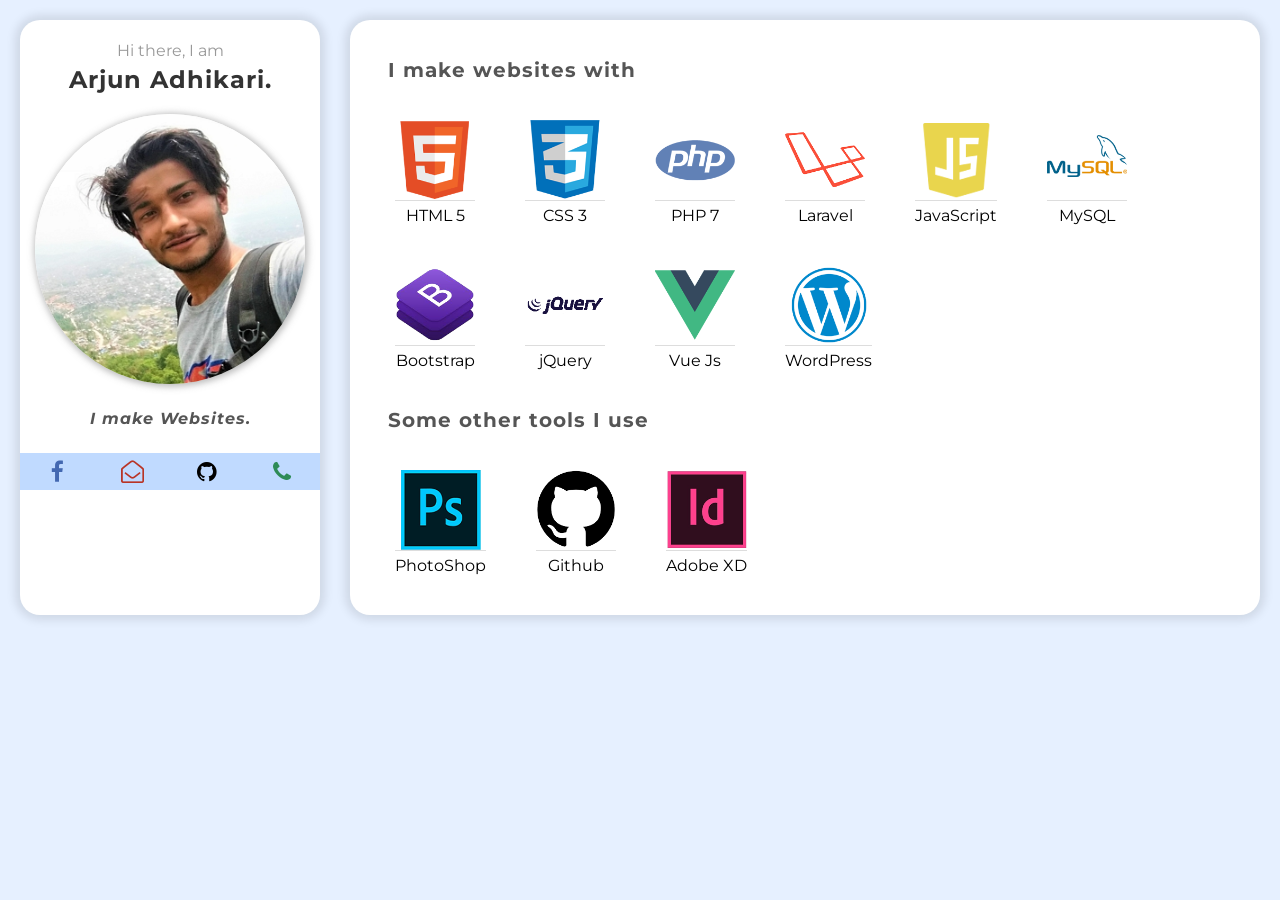
==== commit 3da88ba0: "Pushed from cmd" ====
--- a/index.html
+++ b/index.html
@@ -8,11 +8,16 @@
   <meta name='theme-color' content="#E6F0FF">
   <link rel="stylesheet" type="text/css" href="layout.css">
   <link rel="stylesheet" type="text/css" href="components.css">
+  <link rel="stylesheet" type="text/css" href="popup.css">
+  <link rel="stylesheet" type="text/css" href="toast.css">
   <link rel="stylesheet" type="text/css" href="media.css">
-  <link href="https://fonts.googleapis.com/css?family=Montserrat|Ubuntu&display=swap" rel="stylesheet">
+  <link href="https://fonts.googleapis.com/css?family=Montserrat&display=swap" rel="stylesheet">
   <link href="https://stackpath.bootstrapcdn.com/font-awesome/4.7.0/css/font-awesome.min.css" rel="stylesheet" integrity="sha384-wvfXpqpZZVQGK6TAh5PVlGOfQNHSoD2xbE+QkPxCAFlNEevoEH3Sl0sibVcOQVnN" crossorigin="anonymous">
+  <script type="text/javascript" src='popup.js'></script>
+  <script type="text/javascript" src='toast.js'></script>
 </head>
 <body>
+
 
 <div class="cont">
   <div class="gridCont">
@@ -27,7 +32,8 @@
               <div class="buttons">
         
                                   <div class="icon_texts">
-                    <a href="https://www.facebook.com/arjunq21">
+                    <a href="https://www.facebook.com/arjunq21"  
+                                                 target = '_blank'                         >
                       <div class="it_icon">
                         <i class="fa fa-facebook-f"  style='color: #4368B1;' ></i>
                       </div>
@@ -38,7 +44,8 @@
                     </a>
                   </div>
                                   <div class="icon_texts">
-                    <a href="mailto:arjunadhikari789@gmail.com">
+                    <a href="mailto:arjunadhikari789@gmail.com"  
+                         id = 'mailButton'                          target = '_blank'                         >
                       <div class="it_icon">
                         <i class="fa fa-envelope-open-o"  style='color: #B83426;' ></i>
                       </div>
@@ -49,7 +56,8 @@
                     </a>
                   </div>
                                   <div class="icon_texts">
-                    <a href="https://github.com/arjunq21">
+                    <a href="https://github.com/arjunq21"  
+                                                 target = '_blank'                         >
                       <div class="it_icon">
                         <i class="fa fa-github"  style='color: #000;' ></i>
                       </div>
@@ -60,7 +68,8 @@
                     </a>
                   </div>
                                   <div class="icon_texts">
-                    <a href="tel:009779866008814">
+                    <a href="tel:009779866008814"  
+                         id = 'callButton'                                                 >
                       <div class="it_icon">
                         <i class="fa fa-phone"  style='color: seagreen;' ></i>
                       </div>
@@ -187,6 +196,26 @@
     </div><!-- grid right -->
   </div>
 </div>
-<script src='layout.js'></script>
+<div id="toast">
+  <span>Sample Toast</span>
+</div>
+
+<div id="popup_cont">
+  <div id="popup">
+    <div class="p_title">
+      <div class="p_title_text">
+        <span>Popup Title  like this</span>
+      </div>
+      <div class="p_close">
+        <i class="fa fa-times" aria-hidden="true"></i>
+      </div>
+    </div>
+    <div class="p_body">
+      body of this
+    </div>
+  </div>
+</div>
+<input type="text" name="clipboard" id='clipboardInput'>
+<script src='script.js'></script>
 </body>
 </html>
--- a/layout.css
+++ b/layout.css
@@ -10,17 +10,15 @@
 	margin: auto ;
 	margin-top: 0px;
 	margin-bottom: 0px;
-	padding: 0px ;
-	/*width: calc(100% - 40px) ;*/
 	min-height: 100vh ;
-	padding: 0px 20px;
+	padding:20px;
 	width: 100%;
 	max-width: 1350px ;
 	box-sizing: border-box;
 }
 div.gridCont{
 	padding: 0px  ;
-	margin: 20px 0px;
+	margin: 0px;
 	display: grid ;
 	grid-template-columns: 300px auto;
 	/*grid-template-areas: "top top" "left right" "bottom bottom" ;*/
@@ -132,4 +130,7 @@
 	/*margin-top: 5px;*/
 	padding-top: 5px;
 	border-top: 1px solid #ddd;
+}
+input#clipboardInput{
+	display: none ;
 }
--- a/components.css
+++ b/components.css
@@ -14,6 +14,19 @@
 .head-text{
 	text-align: center ;
 	color: #333;
+}
+.largeText{
+	font-size: 120%;
+	padding: 10px ;
+	border:1px solid rgba(0,0,0,0.1);
+	background: white;
+	margin: 10px auto;
+	width: 95%;
+	display: block;
+	text-align: center;
+	font-weight: bold ;
+	color: #555;
+	letter-spacing: 1px;
 }
 .normalText{
 	/*font-weight: bold ;*/
@@ -92,4 +105,4 @@
 .mv25{
 	margin-top: 25px;
 	margin-bottom: 25px;	
-}+}
--- a/popup.css
+++ b/popup.css
@@ -0,0 +1,90 @@
+div#popup_cont{
+	background: rgba(0,0,0,0.41) ;
+	height: 100%;
+	width: 100%;
+	position: fixed;
+	top: 0px;
+	left: 0px ;
+	margin:0px;
+	box-sizing: border-box;
+	z-index: 2;
+	display: flex;
+	/* To hide at page load*/
+	display: none;
+	align-items: center;
+	justify-content: center;
+}
+div#popup{
+	width: 400px ;
+	max-width: calc(100vw - 40px) ;
+	/*height: 200px ;*/
+	background: #f1f1f1;
+	margin: auto;
+	/*overflow: hidden;*/
+	word-break: break-all;
+}
+div.p_title{
+	background: white;
+	display: grid;
+	grid-template-columns: auto 30px ;
+	padding: 10px 0px ;
+}
+div.p_title_text{
+	font-weight: bold;
+	padding: 0px 10px;
+	font-size: 17px;
+	line-height: 25px;
+	color: #52544c;
+}
+div.p_close{/*
+	display: flex;
+	align-items: center;*/
+	/*justify-content: center;*/
+}
+div.p_close i{
+	font-size: 20px;
+	color: #555;
+	cursor: pointer;
+}
+div.p_close i:hover{
+	color: black;
+}
+div.p_body{
+	padding: 10px;
+	/*min-height: 100px;*/
+	/*box-sizing: content-box;*/
+}
+div.action_buttons{
+	/*border: 1px solid red;*/
+	display: flex;
+	align-items: center;
+	justify-content: flex-end;
+	margin: 5px 0px;
+	box-sizing: border-box;
+}
+div.action_buttons div{
+	border: 1px solid #848484;
+	background: white;
+	text-align: center;
+	/*flex: 1;*/
+	padding: 10px 20px;
+	box-sizing: border-box;
+	margin: 0px 10px;
+	border-radius: 20px;
+	color: #777	;
+	word-break: initial;
+}
+div.action_buttons div:hover{
+	font-weight: bold ;
+	box-shadow: 0px 0px 5px 0px #cacaca;
+
+}
+div.ab_copy{
+	cursor: default;
+}
+div.ab_action{
+	cursor: pointer;
+}
+div.action_buttons div a{
+	color: inherit;
+}
--- a/toast.css
+++ b/toast.css
@@ -0,0 +1,22 @@
+div#toast{
+	z-index: 3 ;
+	position: fixed;
+	bottom: 20px;
+	left: 20px;
+	/*border: 1px solid red;*/
+	width: calc(100% - 40px);
+	display: flex ;
+	/* For not showing at first */
+	display: none ;
+	align-items: center ;
+	justify-content: center;
+	word-break: break-all;
+
+}
+div#toast span{
+	background: #374d6d ;
+	color: white;
+	text-align: center; 
+	padding: 10px 15px;
+	border-radius: 20px;
+}
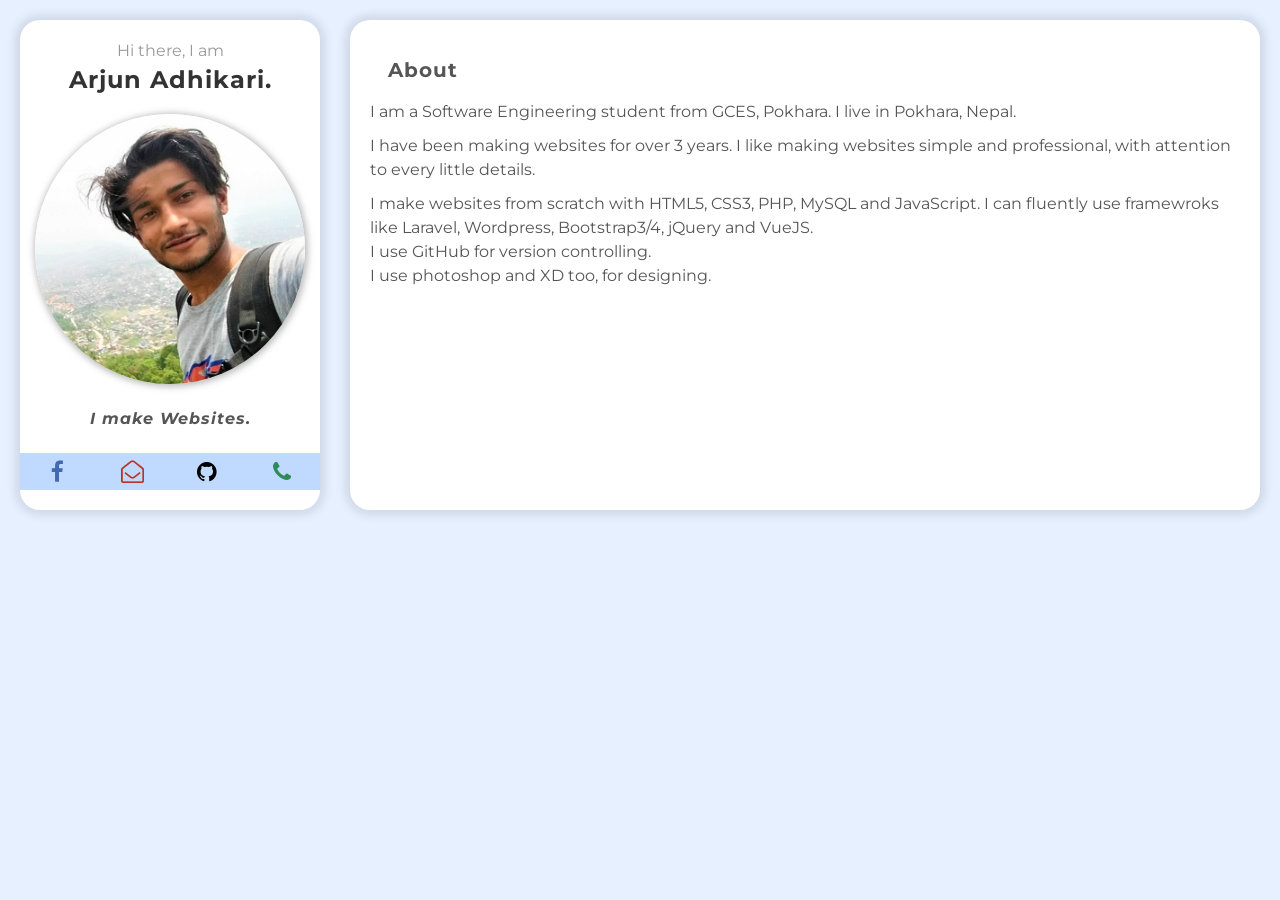
==== commit 9adc2905: "Added About, and removed tools" ====
--- a/index.html
+++ b/index.html
@@ -11,7 +11,8 @@
   <link rel="stylesheet" type="text/css" href="popup.css">
   <link rel="stylesheet" type="text/css" href="toast.css">
   <link rel="stylesheet" type="text/css" href="media.css">
-  <link href="https://fonts.googleapis.com/css?family=Montserrat&display=swap" rel="stylesheet">
+  <!-- <link rel="stylesheet" type="text/css" href="anim.css"> -->
+  <link href="https://fonts.googleapis.com/css?family=Montserrat|Ubuntu&display=swap" rel="stylesheet">
   <link href="https://stackpath.bootstrapcdn.com/font-awesome/4.7.0/css/font-awesome.min.css" rel="stylesheet" integrity="sha384-wvfXpqpZZVQGK6TAh5PVlGOfQNHSoD2xbE+QkPxCAFlNEevoEH3Sl0sibVcOQVnN" crossorigin="anonymous">
   <script type="text/javascript" src='popup.js'></script>
   <script type="text/javascript" src='toast.js'></script>
@@ -32,8 +33,9 @@
               <div class="buttons">
         
                                   <div class="icon_texts">
-                    <a href="https://www.facebook.com/arjunq21"  
-                                                 target = '_blank'                         >
+                    <a href="https://www.facebook.com/arjunq21 "  
+                                                 target = '_blank'                         title = "Facebook Profile" 
+                        >
                       <div class="it_icon">
                         <i class="fa fa-facebook-f"  style='color: #4368B1;' ></i>
                       </div>
@@ -44,8 +46,9 @@
                     </a>
                   </div>
                                   <div class="icon_texts">
-                    <a href="mailto:arjunadhikari789@gmail.com"  
-                         id = 'mailButton'                          target = '_blank'                         >
+                    <a href="mailto:arjunadhikari789@gmail.com "  
+                         id = 'mailButton'                          target = '_blank'                         title = "Email Address, Click to see" 
+                        >
                       <div class="it_icon">
                         <i class="fa fa-envelope-open-o"  style='color: #B83426;' ></i>
                       </div>
@@ -56,8 +59,9 @@
                     </a>
                   </div>
                                   <div class="icon_texts">
-                    <a href="https://github.com/arjunq21"  
-                                                 target = '_blank'                         >
+                    <a href="https://github.com/arjunq21 "  
+                                                 target = '_blank'                         title = "Github Profile" 
+                        >
                       <div class="it_icon">
                         <i class="fa fa-github"  style='color: #000;' ></i>
                       </div>
@@ -68,8 +72,9 @@
                     </a>
                   </div>
                                   <div class="icon_texts">
-                    <a href="tel:009779866008814"  
-                         id = 'callButton'                                                 >
+                    <a href="tel:009779866008814 "  
+                         id = 'callButton'                                                 title = "Phone Number, click to see" 
+                        >
                       <div class="it_icon">
                         <i class="fa fa-phone"  style='color: seagreen;' ></i>
                       </div>
@@ -81,117 +86,25 @@
                   </div>
                                                
               </div>
-           <!--    <div id="click_and_hold">
-                <span>click and hold links</span>
-              </div> -->
           </div>
     </div>
     <div class="gridRight">
       <div class="rightItems">
-        <!-- <div class="tab_title"> -->
-          <span class="titleText">
-            I make websites with
-          </span>
-        <!-- </div> -->
-     
-        <div class="tools">
-                      <div class="tool">
-              <div class="t_img">
-                <img src="images/150x150/html.png" alt="HTML 5's Logo">
-              </div>
-              <div class="t_name">
-                HTML 5              </div>
-            </div>
-                      <div class="tool">
-              <div class="t_img">
-                <img src="images/150x150/css.png" alt="CSS 3's Logo">
-              </div>
-              <div class="t_name">
-                CSS 3              </div>
-            </div>
-                      <div class="tool">
-              <div class="t_img">
-                <img src="images/150x150/php.png" alt="PHP 7's Logo">
-              </div>
-              <div class="t_name">
-                PHP 7              </div>
-            </div>
-                      <div class="tool">
-              <div class="t_img">
-                <img src="images/150x150/laravel.png" alt="Laravel's Logo">
-              </div>
-              <div class="t_name">
-                Laravel              </div>
-            </div>
-                      <div class="tool">
-              <div class="t_img">
-                <img src="images/150x150/js.png" alt="JavaScript's Logo">
-              </div>
-              <div class="t_name">
-                JavaScript              </div>
-            </div>
-                      <div class="tool">
-              <div class="t_img">
-                <img src="images/150x150/mysql.png" alt="MySQL's Logo">
-              </div>
-              <div class="t_name">
-                MySQL              </div>
-            </div>
-                      <div class="tool">
-              <div class="t_img">
-                <img src="images/150x150/bootstrap.png" alt="Bootstrap's Logo">
-              </div>
-              <div class="t_name">
-                Bootstrap              </div>
-            </div>
-                      <div class="tool">
-              <div class="t_img">
-                <img src="images/150x150/jquery.png" alt="jQuery's Logo">
-              </div>
-              <div class="t_name">
-                jQuery              </div>
-            </div>
-                      <div class="tool">
-              <div class="t_img">
-                <img src="images/150x150/vue.png" alt="Vue Js's Logo">
-              </div>
-              <div class="t_name">
-                Vue Js              </div>
-            </div>
-                      <div class="tool">
-              <div class="t_img">
-                <img src="images/150x150/wordpress.png" alt="WordPress's Logo">
-              </div>
-              <div class="t_name">
-                WordPress              </div>
-            </div>
-                  </div> 
         <span class="titleText">
-          Some other tools I use
-        </span> 
-        <div class="tools">
-                      <div class="tool">
-              <div class="t_img">
-                <img src="images/150x150/photoshop.png" alt="PhotoShop's Logo">
-              </div>
-              <div class="t_name">
-                PhotoShop              </div>
-            </div>
-                      <div class="tool">
-              <div class="t_img">
-                <img src="images/150x150/github.png" alt="Github's Logo">
-              </div>
-              <div class="t_name">
-                Github              </div>
-            </div>
-                      <div class="tool">
-              <div class="t_img">
-                <img src="images/150x150/indesign.png" alt="Adobe XD's Logo">
-              </div>
-              <div class="t_name">
-                Adobe XD              </div>
-            </div>
-                  </div>           
+          About
+        </span>
+        <div class="normalText">
+        I am a Software Engineering student from GCES, Pokhara. I live in Pokhara, Nepal.
+        <div class="mv10"></div>
+        I have been making websites for over 3 years. I like making websites simple and professional, with attention to every little details.
+        <div class="mv10"></div>  
+        I make websites from scratch with HTML5, CSS3, PHP, MySQL and JavaScript. I can fluently use framewroks like Laravel, Wordpress, Bootstrap3/4, jQuery and VueJS.
+        <br>
+        I use GitHub for version controlling.
+        <br>
+        I use photoshop and XD too, for designing.
+        </div>
+          
       </div><!-- right items -->
     </div><!-- grid right -->
   </div>
@@ -200,11 +113,11 @@
   <span>Sample Toast</span>
 </div>
 
-<div id="popup_cont">
+<div class="popup_cont">
   <div id="popup">
     <div class="p_title">
       <div class="p_title_text">
-        <span>Popup Title  like this</span>
+        <span>Popup Title looks like this</span>
       </div>
       <div class="p_close">
         <i class="fa fa-times" aria-hidden="true"></i>
--- a/layout.css
+++ b/layout.css
@@ -74,10 +74,10 @@
 	background: rgb(192, 218, 255) ;
 	padding: 0px 0px;
 	text-align: left ;
+	margin: auto;
 	margin-bottom: 20px;
-/*	border: 1px solid rgb(206, 218, 255);
-	border-right: 0px ;
-	border-left: 0px;	*/
+	max-width: 375px ;
+
 }
 div.buttons{
 	display: flex ;
--- a/components.css
+++ b/components.css
@@ -18,6 +18,7 @@
 .largeText{
 	font-size: 120%;
 	padding: 10px ;
+	box-sizing: border-box;
 	border:1px solid rgba(0,0,0,0.1);
 	background: white;
 	margin: 10px auto;
@@ -30,10 +31,10 @@
 }
 .normalText{
 	/*font-weight: bold ;*/
-	color: #333;
+	color: #555;
 	/*font-family: Tahoma ;*/
-	font-size: 110% ;
-	letter-spacing: 1px ;
+	font-size: 100% ;
+	line-height: 1.5 ;
 }
 .links{
 	font-weight: bold ;
@@ -75,9 +76,9 @@
 }
 div.icon_texts a:active{
 	background: white;
-	border: 1px solid #ccc;
+/*	border: 1px solid #ccc;
 	border-right: 0px ;
-	border-left: 0px;
+	border-left: 0px;*/
 }
 div.it_text{
 	display: flex ;
--- a/popup.css
+++ b/popup.css
@@ -1,5 +1,7 @@
-div#popup_cont{
-	background: rgba(0,0,0,0.41) ;
+div.popup_cont{
+	background: rgba(0,0,0,0.75) ;
+	/*border-color: rgba(0,0,0,0.82) ;*/
+	/*border-style: solid ;*/
 	height: 100%;
 	width: 100%;
 	position: fixed;
@@ -8,9 +10,8 @@
 	margin:0px;
 	box-sizing: border-box;
 	z-index: 2;
-	display: flex;
-	/* To hide at page load*/
-	display: none;
+	display: none ;
+	animation-fill-mode: both;
 	align-items: center;
 	justify-content: center;
 }
@@ -20,18 +21,21 @@
 	/*height: 200px ;*/
 	background: #f1f1f1;
 	margin: auto;
-	/*overflow: hidden;*/
+	overflow: hidden;
+	border-radius: 8px;
+	box-shadow: 1px 1px 5px #1f1e1ea6;
 	word-break: break-all;
+	/*transition: 1s ;*/
 }
 div.p_title{
 	background: white;
 	display: grid;
-	grid-template-columns: auto 30px ;
+	grid-template-columns: auto 35px ;
 	padding: 10px 0px ;
 }
 div.p_title_text{
 	font-weight: bold;
-	padding: 0px 10px;
+	padding: 0px 15px;
 	font-size: 17px;
 	line-height: 25px;
 	color: #52544c;
@@ -59,7 +63,7 @@
 	display: flex;
 	align-items: center;
 	justify-content: flex-end;
-	margin: 5px 0px;
+	margin: 20px 0px 10px 0px;
 	box-sizing: border-box;
 }
 div.action_buttons div{
--- a/anim.css
+++ b/anim.css
@@ -0,0 +1,31 @@
+@keyframes test {
+	0%{
+		display: none ;
+		opacity: 0 ;
+		top: -40px;
+	}
+	1%{
+		display: flex ;
+		opacity: 0.2;
+	}
+	99%{
+		opacity: 1;
+	}
+	100%{
+		top: 0px;
+		display: flex ;
+	}
+}
+.show{
+	animation-name: test ;
+	display: flex ;
+	/*animation-iteration-count: infinite;*/
+	/*animation-direction: reverse;*/	
+}
+.hide{
+	/*display: none ;*/
+	animation-name: test ;
+	animation-direction: reverse ;
+	/*animation-iteration-count: infinite;*/
+	/*animation-direction: reverse;*/
+}
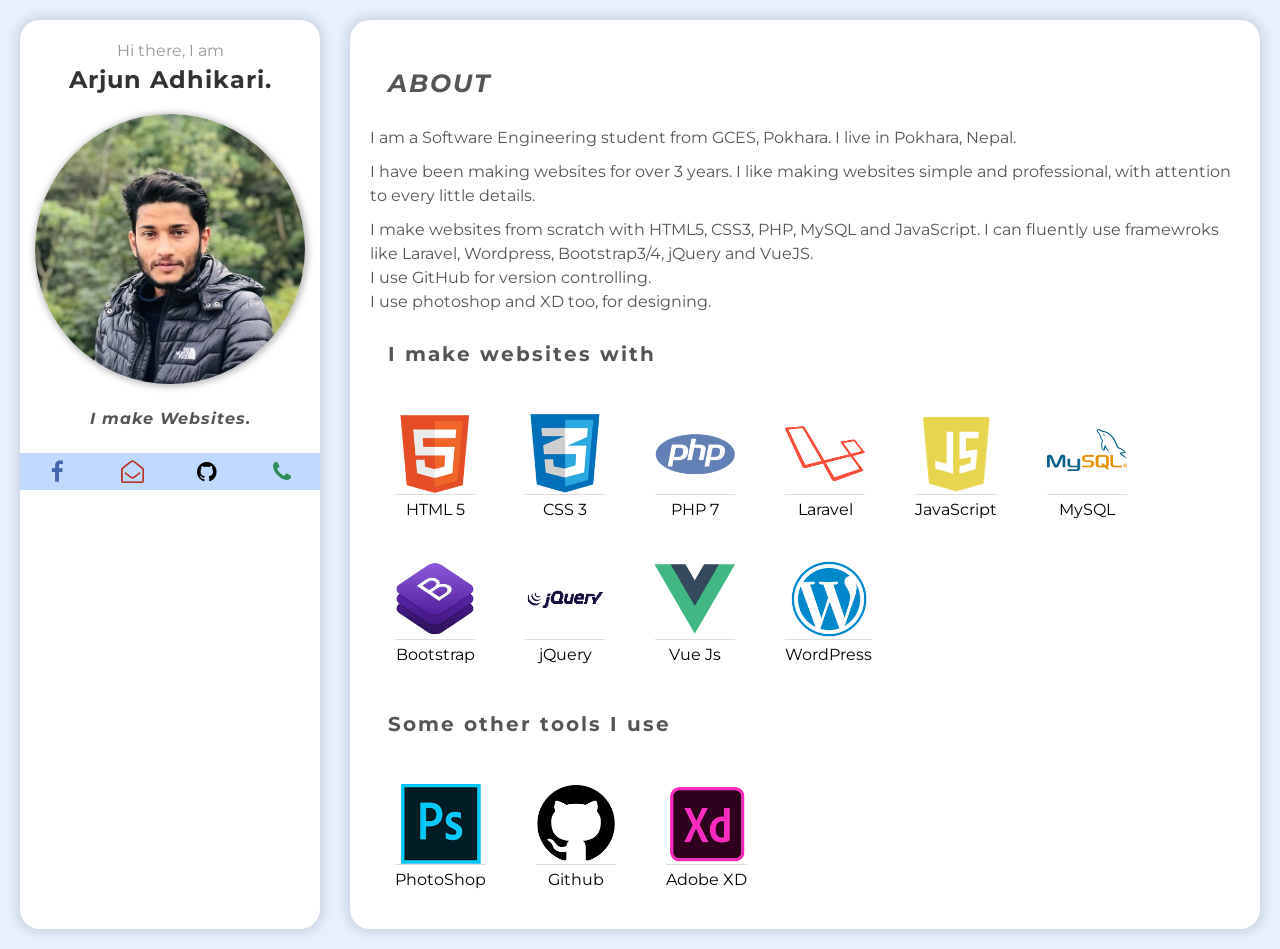
==== commit 1af50619: "skills readded" ====
--- a/index.html
+++ b/index.html
@@ -11,9 +11,10 @@
   <link rel="stylesheet" type="text/css" href="popup.css">
   <link rel="stylesheet" type="text/css" href="toast.css">
   <link rel="stylesheet" type="text/css" href="media.css">
-  <!-- <link rel="stylesheet" type="text/css" href="anim.css"> -->
+  <link rel="stylesheet" type="text/css" href="anim.css">
   <link href="https://fonts.googleapis.com/css?family=Montserrat|Ubuntu&display=swap" rel="stylesheet">
   <link href="https://stackpath.bootstrapcdn.com/font-awesome/4.7.0/css/font-awesome.min.css" rel="stylesheet" integrity="sha384-wvfXpqpZZVQGK6TAh5PVlGOfQNHSoD2xbE+QkPxCAFlNEevoEH3Sl0sibVcOQVnN" crossorigin="anonymous">
+  <script type="text/javascript" src='anim.js'></script>
   <script type="text/javascript" src='popup.js'></script>
   <script type="text/javascript" src='toast.js'></script>
 </head>
@@ -27,7 +28,9 @@
           <div class="info head-text">
               <h2 style='letter-spacing: 1px; padding-top: 0px;margin-top: 5px;'>Arjun Adhikari.</h2>
               <div class="profileImage">
-                <img src="profile-300x300.jpg">
+                <!-- <img src="profile-300x300.jpg"> -->
+                <!-- <img src="images/babi-d-bya.jpg" alt=""> -->
+                <img src="images/pul_ma_cropped.jpg">
               </div>
               <h4 style='letter-spacing: 1px; font-style: italic; color: #555 ; margin: 25px 0px;'>I make Websites.</h4>
               <div class="buttons">
@@ -105,6 +108,112 @@
         I use photoshop and XD too, for designing.
         </div>
           
+     <!--    <span class="titleText">
+          Projects
+        </span> -->
+
+                <span class="smallTitleText">
+          I make websites with
+        </span>
+        <div class="tools">
+                      <div class="tool">
+              <div class="t_img">
+                <img src="images/150x150/html.png" alt="HTML 5's Logo">
+              </div>
+              <div class="t_name">
+                HTML 5              </div>
+            </div>
+                      <div class="tool">
+              <div class="t_img">
+                <img src="images/150x150/css.png" alt="CSS 3's Logo">
+              </div>
+              <div class="t_name">
+                CSS 3              </div>
+            </div>
+                      <div class="tool">
+              <div class="t_img">
+                <img src="images/150x150/php.png" alt="PHP 7's Logo">
+              </div>
+              <div class="t_name">
+                PHP 7              </div>
+            </div>
+                      <div class="tool">
+              <div class="t_img">
+                <img src="images/150x150/laravel.png" alt="Laravel's Logo">
+              </div>
+              <div class="t_name">
+                Laravel              </div>
+            </div>
+                      <div class="tool">
+              <div class="t_img">
+                <img src="images/150x150/js.png" alt="JavaScript's Logo">
+              </div>
+              <div class="t_name">
+                JavaScript              </div>
+            </div>
+                      <div class="tool">
+              <div class="t_img">
+                <img src="images/150x150/mysql.png" alt="MySQL's Logo">
+              </div>
+              <div class="t_name">
+                MySQL              </div>
+            </div>
+                      <div class="tool">
+              <div class="t_img">
+                <img src="images/150x150/bootstrap.png" alt="Bootstrap's Logo">
+              </div>
+              <div class="t_name">
+                Bootstrap              </div>
+            </div>
+                      <div class="tool">
+              <div class="t_img">
+                <img src="images/150x150/jquery.png" alt="jQuery's Logo">
+              </div>
+              <div class="t_name">
+                jQuery              </div>
+            </div>
+                      <div class="tool">
+              <div class="t_img">
+                <img src="images/150x150/vue.png" alt="Vue Js's Logo">
+              </div>
+              <div class="t_name">
+                Vue Js              </div>
+            </div>
+                      <div class="tool">
+              <div class="t_img">
+                <img src="images/150x150/wordpress.png" alt="WordPress's Logo">
+              </div>
+              <div class="t_name">
+                WordPress              </div>
+            </div>
+                  </div> 
+        <span class="smallTitleText">
+          Some other tools I use
+        </span> 
+        <div class="tools">
+                      <div class="tool">
+              <div class="t_img">
+                <img src="images/150x150/photoshop.png" alt="PhotoShop's Logo">
+              </div>
+              <div class="t_name">
+                PhotoShop              </div>
+            </div>
+                      <div class="tool">
+              <div class="t_img">
+                <img src="images/150x150/github.png" alt="Github's Logo">
+              </div>
+              <div class="t_name">
+                Github              </div>
+            </div>
+                      <div class="tool">
+              <div class="t_img">
+                <img src="images/150x150/xd.png" alt="Adobe XD's Logo">
+              </div>
+              <div class="t_name">
+                Adobe XD              </div>
+            </div>
+                  </div>                 
+
       </div><!-- right items -->
     </div><!-- grid right -->
   </div>
--- a/components.css
+++ b/components.css
@@ -1,11 +1,24 @@
 .titleText{
+	font-size: 25px;
+	font-family:Montserrat, Ubuntu, 'Source Sans Pro' ;
+	font-weight: bold ;
+	letter-spacing: 2px;
+	color: #555 ;
+	padding: 18px;	
+	display: block;
+	text-transform: uppercase;
+	margin: 10px 0px;
+	font-style: italic;
+}
+.smallTitleText{
 	font-size: 20px;
 	font-family:Montserrat, Ubuntu, 'Source Sans Pro' ;
 	font-weight: bold ;
-	letter-spacing: 1px;
+	letter-spacing: 2px;
 	color: #555 ;
 	padding: 18px;	
 	display: block;
+	margin: 10px 0px;
 }
 div.tab_title{
 	/*padding: 12px;*/
--- a/popup.css
+++ b/popup.css
@@ -10,10 +10,10 @@
 	margin:0px;
 	box-sizing: border-box;
 	z-index: 2;
-	display: none ;
-	animation-fill-mode: both;
+	display: none;
 	align-items: center;
 	justify-content: center;
+	/*animation-fill-mode: forwards;*/
 }
 div#popup{
 	width: 400px ;
--- a/toast.css
+++ b/toast.css
@@ -19,4 +19,5 @@
 	text-align: center; 
 	padding: 10px 15px;
 	border-radius: 20px;
+	display: block;
 }
--- a/anim.css
+++ b/anim.css
@@ -1,31 +1,52 @@
-@keyframes test {
-	0%{
-		display: none ;
+@keyframes fadeIn {
+	from{
 		opacity: 0 ;
-		top: -40px;
 	}
-	1%{
-		display: flex ;
-		opacity: 0.2;
-	}
-	99%{
-		opacity: 1;
-	}
-	100%{
-		top: 0px;
-		display: flex ;
+	to{
+		opacity: 1 ;
 	}
 }
-.show{
-	animation-name: test ;
-	display: flex ;
-	/*animation-iteration-count: infinite;*/
-	/*animation-direction: reverse;*/	
+@keyframes fadeOut {
+	from{
+		opacity: 1 ;
+	}
+	to{
+		opacity: 0 ;
+	}
 }
-.hide{
-	/*display: none ;*/
-	animation-name: test ;
-	animation-direction: reverse ;
-	/*animation-iteration-count: infinite;*/
-	/*animation-direction: reverse;*/
+.fadeIn{
+	animation-name: fadeIn;
+	animation-fill-mode: forwards;
+}
+.fadeOut{
+	animation-name: fadeOut;
+	animation-fill-mode: forwards;
+}
+@keyframes enlarge {
+	from{
+		/*margin-left: -200px;*/
+		transform: scaleY(0);
+	}
+	to{
+		/*margin-left: 10px;*/
+		transform: scaleY(1);
+	}
+}
+@keyframes shrink {
+	from{
+		/*margin-left: 10px;*/
+		transform: scaleY(1);
+	}
+	to{
+		/*margin-left: -200px;*/
+		transform: scaleY(0);
+	}
+}
+.shrink{
+	animation-name: shrink;
+	animation-fill-mode: forwards;
+}
+.enlarge{
+	animation-name: enlarge;
+	animation-fill-mode: forwards;
 }
